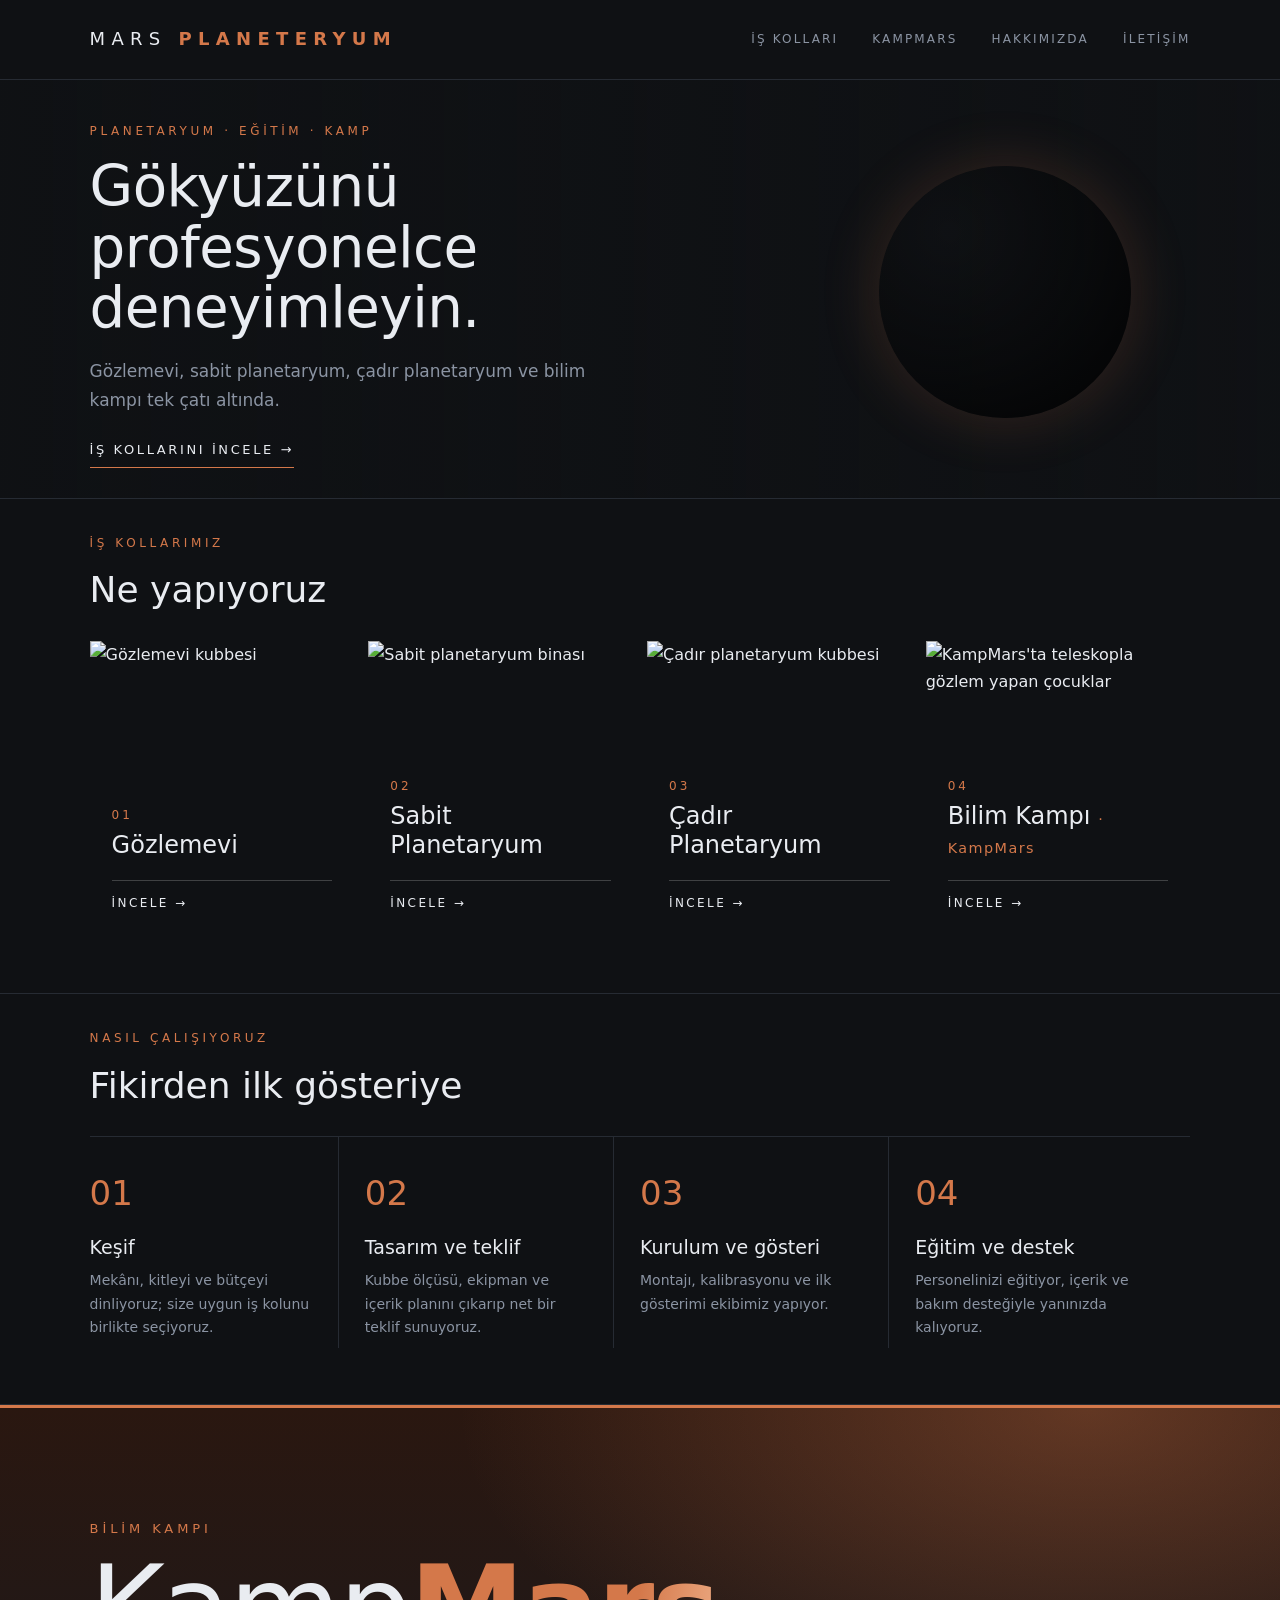
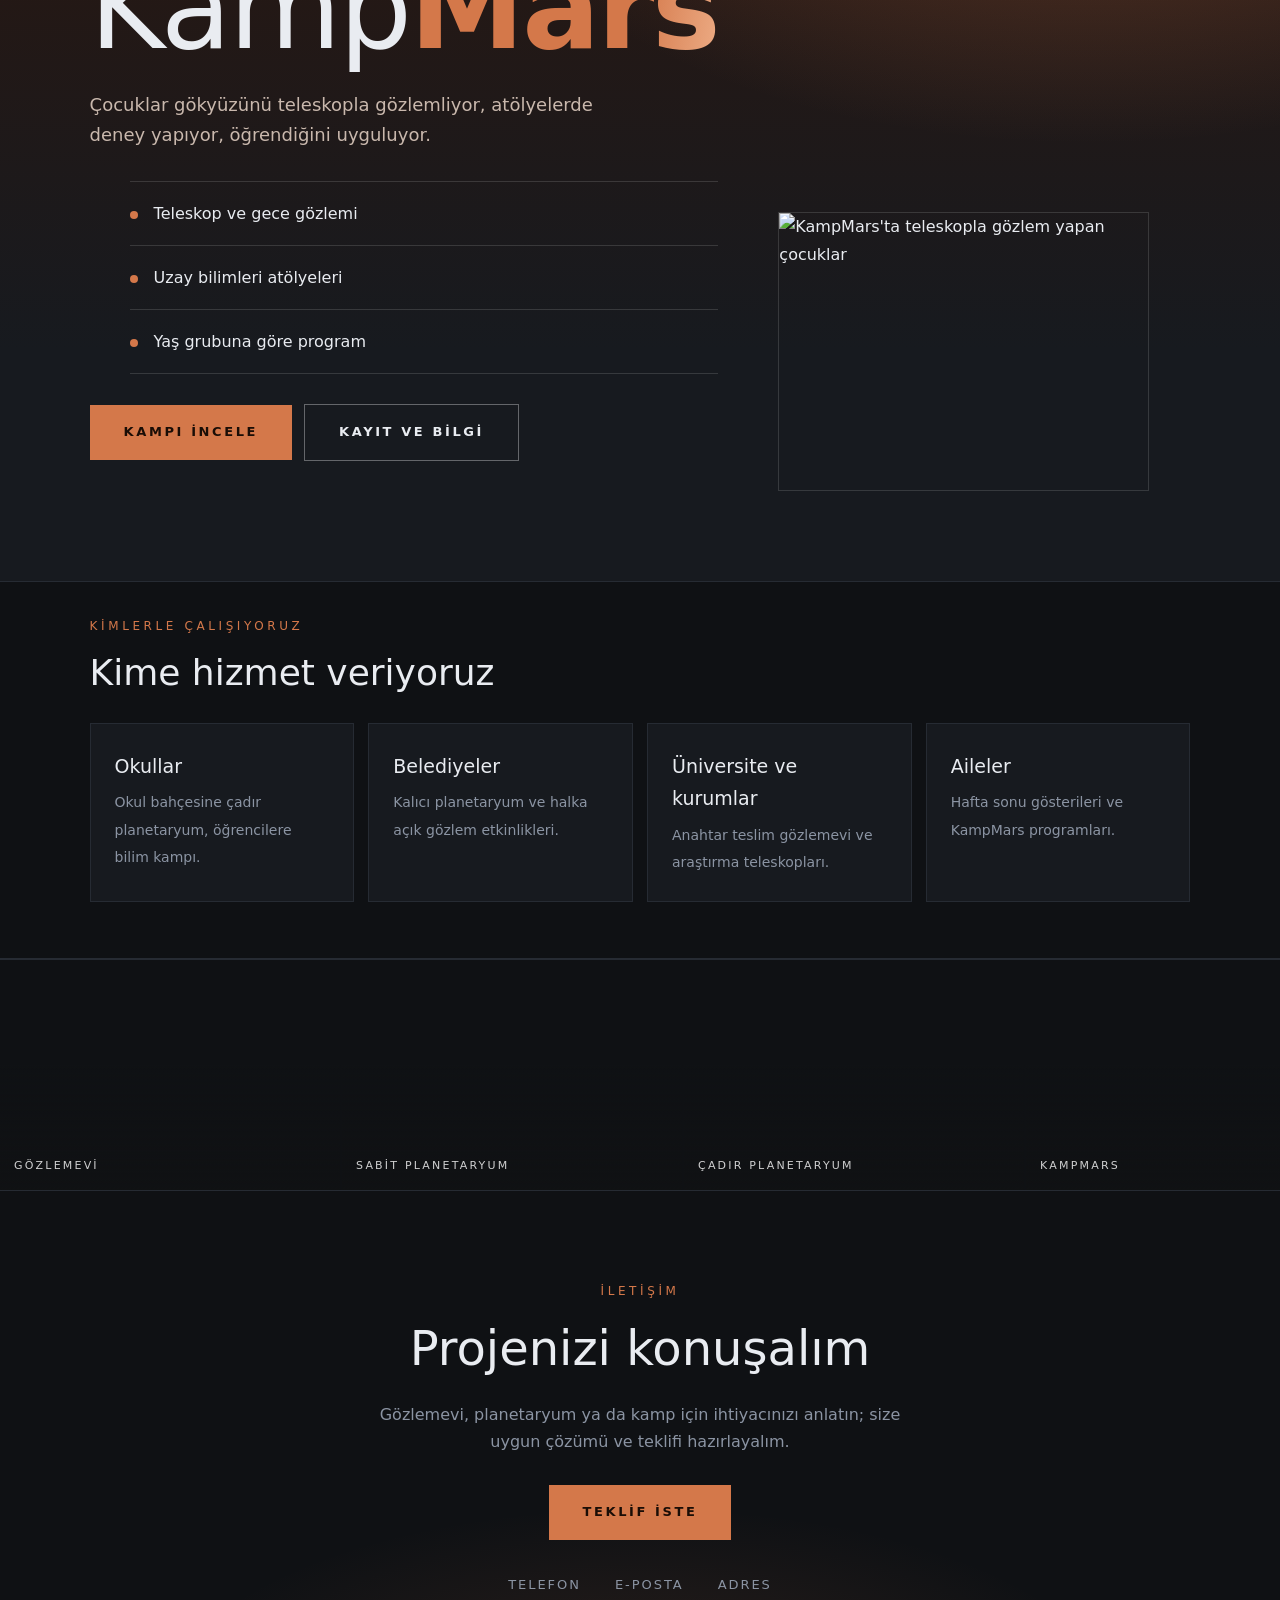
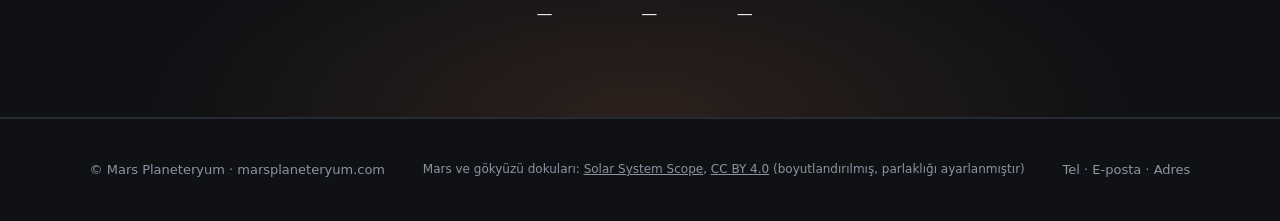
==== index.html @ 871d1e64 "Mars Planeteryum sitesi Co-Authored-By: Claude Opus 5.5 <noreply@anthropic.com>" ====
<!doctype html>
<html lang="tr"><head><meta charset="utf-8"><meta name="viewport" content="width=device-width,initial-scale=1">
<title>Mars Planeteryum</title>
<style>
:root{--bg:#0f1114;--bg2:#171a1f;--cizgi:#262b33;--yazi:#e9ecf1;--soluk:#8b94a3;--bakir:#d4784a}
*{box-sizing:border-box;margin:0}
body{font-family:'Segoe UI',system-ui,sans-serif;background:var(--bg);color:var(--yazi);line-height:1.7}
nav{display:flex;justify-content:space-between;align-items:center;padding:24px 7%;border-bottom:1px solid var(--cizgi)}
.logo{font-weight:300;font-size:18px;letter-spacing:.35em}.logo b{color:var(--bakir);font-weight:600}
nav ul{display:flex;gap:34px;list-style:none;font-size:12px;letter-spacing:.18em;text-transform:uppercase;color:var(--soluk)}
nav .nbtn{background:var(--bakir);color:#1a0d06;padding:9px 18px;font-weight:700;text-decoration:none}
.hero{position:relative;overflow:hidden;isolation:isolate;padding:36px 7% 30px;display:grid;grid-template-columns:1.3fr .7fr;gap:40px;align-items:center;border-bottom:1px solid var(--cizgi)}
.gok{position:absolute;inset:-4%;z-index:-2;background:var(--bg) url(assets/samanyolu.webp) 60% 45%/cover no-repeat;animation:suzul 160s ease-in-out infinite alternate}
.hero:before{content:"";position:absolute;inset:0;z-index:-1;background:linear-gradient(90deg,#0f1114f2 0,#0f1114b0 42%,#0f111440 100%),linear-gradient(180deg,transparent 70%,#0f1114 100%)}
@keyframes suzul{from{transform:scale(1) translateX(0)}to{transform:scale(1.08) translateX(-2%)}}
.hero small{font-size:12px;letter-spacing:.3em;color:var(--bakir)}
h1{font-weight:300;font-size:clamp(34px,4.4vw,58px);line-height:1.08;margin:14px 0 18px;letter-spacing:-.01em}
.hero p{color:var(--soluk);max-width:520px;font-size:17px}
.link{display:inline-block;margin-top:24px;color:var(--yazi);text-decoration:none;font-size:13px;letter-spacing:.2em;border-bottom:1px solid var(--bakir);padding-bottom:6px}
.gezegen{position:relative;aspect-ratio:1;width:100%;max-width:300px;justify-self:center}
.gezegen .poster{position:absolute;inset:8%;border-radius:50%;background:radial-gradient(circle at 28% 26%,transparent 0,#0000006e 55%,#000000e6 100%),url(assets/mars-2k.webp) 38% 50%/215% auto;box-shadow:0 0 60px #d4784a33;transition:opacity 1.2s}
.gezegen canvas{position:absolute;inset:0;width:100%;height:100%;opacity:0;transition:opacity 1.2s}
.gezegen.hazir canvas{opacity:1}.gezegen.hazir .poster{opacity:0}
.atif{color:var(--soluk);font-size:12px}.atif a{color:inherit}
section{padding:34px 7% 56px;border-bottom:1px solid var(--cizgi)}
.bas{font-size:12px;letter-spacing:.3em;color:var(--bakir);text-transform:uppercase}
h2{font-weight:300;font-size:36px;margin:6px 0 20px}
/* İş kolları: tam boy fotoğraf kartları (kart sayısı 4 veya 5 olabilir, ızgara kendini ayarlar) */
.kartlar{display:grid;grid-template-columns:repeat(auto-fit,minmax(200px,1fr));gap:14px}
.kart{position:relative;display:flex;flex-direction:column;justify-content:flex-end;aspect-ratio:1/1.12;overflow:hidden;padding:24px 22px;isolation:isolate;color:inherit;text-decoration:none}
.kart img{position:absolute;inset:0;width:100%;height:100%;object-fit:cover;z-index:-2;transition:transform .8s ease}
.kart:before{content:"";position:absolute;inset:0;z-index:-1;background:linear-gradient(180deg,transparent 35%,#0f1114e8 88%)}
.kart:hover img{transform:scale(1.06)}
.kart span{color:var(--bakir);font-size:12px;letter-spacing:.25em}
.kart h3{font-weight:400;font-size:24px;line-height:1.2;margin:6px 0 8px}
.kart h3 small{color:var(--bakir);font-size:.6em;letter-spacing:.1em}
.kart p{color:#c3c8d0;font-size:14px;max-height:0;opacity:0;overflow:hidden;transition:.45s}
.kart:hover p,.kart:focus-visible p{max-height:90px;opacity:1}
.kart i{font-style:normal;font-size:12px;letter-spacing:.2em;margin-top:12px;border-top:1px solid #ffffff33;padding-top:12px}
.kart:focus-visible{outline:2px solid var(--bakir);outline-offset:3px}
@media(hover:none){.kart p{max-height:none;opacity:1}.kart:before{background:linear-gradient(180deg,transparent 15%,#0f1114cc 50%,#0f1114f2 80%)}}
.kamp{position:relative;overflow:hidden;padding:110px 7% 0;background:radial-gradient(900px 480px at 85% 0,#d4784a55,transparent 70%),linear-gradient(180deg,#2a1710 0,#171a1f 70%);border-top:3px solid var(--bakir)}
.kamp .ust{display:grid;grid-template-columns:1.1fr .9fr;gap:60px;align-items:end}
.kamp .bas{font-size:13px}
.kamp h2{font-size:clamp(54px,9vw,120px);font-weight:200;line-height:.95;letter-spacing:-.02em;margin:14px 0 26px}
.kamp h2 b{font-weight:600;color:var(--bakir)}
.kamp p{color:#c9b8ad;font-size:18px;max-width:560px;margin-bottom:30px}
.btn{display:inline-block;background:var(--bakir);color:#1a0d06;padding:16px 34px;font-size:13px;font-weight:700;letter-spacing:.2em;text-decoration:none;transition:.2s}
.btn:hover{background:#e8906a}
.btn.o{background:none;color:var(--yazi);border:1px solid #ffffff55;margin-left:12px}
.kamp ul{list-style:none}.kamp li{padding:18px 0;border-top:1px solid #ffffff22;color:var(--yazi);font-size:16px;display:flex;gap:16px}.kamp li:last-child{border-bottom:1px solid #ffffff22}
.kamp li:before{content:"";width:8px;height:8px;margin-top:11px;border-radius:50%;background:var(--bakir);flex:none}
.rakamlar{display:grid;grid-template-columns:repeat(4,1fr);margin:70px 0 0;border-top:1px solid #ffffff22}
.rakamlar div{padding:26px 0;border-right:1px solid #ffffff22;padding-left:24px}.rakamlar div:first-child{padding-left:0}.rakamlar div:last-child{border:0}
.rakamlar b{display:block;font-size:34px;font-weight:300;color:var(--bakir)}.rakamlar span{font-size:12px;letter-spacing:.18em;text-transform:uppercase;color:var(--soluk)}
.bant{overflow:hidden;padding:50px 0 60px;margin:0 -7.5%;border-bottom:1px solid var(--cizgi)}
.bant .iz{display:flex;gap:2px;width:max-content;animation:akis 50s linear infinite}
.bant:hover .iz{animation-play-state:paused}
.f{width:280px;height:180px;flex:none;display:flex;align-items:flex-end;padding:14px;font-size:11px;letter-spacing:.2em;text-transform:uppercase;color:#fffc;background:linear-gradient(160deg,var(--a),#12151a);filter:grayscale(.3)}
.kamp li{animation:gir .8s both}.kamp li:nth-child(2){animation-delay:.15s}.kamp li:nth-child(3){animation-delay:.3s}.kamp li:nth-child(4){animation-delay:.45s}
.gor{opacity:0;transform:translateY(26px);transition:opacity .9s ease,transform .9s ease;transition-delay:var(--d,0s)}
.gor.ok{opacity:1;transform:none}
.kamp li{animation:none}
.kamp h2 b{background:linear-gradient(100deg,var(--bakir) 30%,#ffd2b0 50%,var(--bakir) 70%);background-size:250% 100%;-webkit-background-clip:text;background-clip:text;color:transparent;animation:parilti 6s linear infinite}
@keyframes parilti{to{background-position:-250% 0}}
.bant .iz.ters{animation-direction:reverse;animation-duration:65s;margin-top:2px}
.f{transition:transform .4s,filter .4s}.f:hover{transform:scale(1.04);filter:none}
.liste div{transition:.3s}
@keyframes gir{from{opacity:0;transform:translateX(30px)}}
@keyframes akis{to{transform:translateX(calc(-50% - 1px))}}
@media(prefers-reduced-motion:reduce){.bant .iz,.gok,.kamp h2 b{animation:none}.gor{opacity:1;transform:none;transition:none}}
/* Ana sayfa alt bölümleri */
.adimlar{display:grid;grid-template-columns:repeat(4,1fr);border-top:1px solid var(--cizgi);counter-reset:a}
.adimlar div{padding:28px 26px 8px 0;margin-right:26px;border-right:1px solid var(--cizgi)}.adimlar div:last-child{border:0;margin:0}
.adimlar div:before{counter-increment:a;content:"0" counter(a);display:block;font-size:34px;font-weight:200;color:var(--bakir);margin-bottom:8px}
.adimlar h3{font-weight:400;font-size:19px;margin-bottom:6px}.adimlar p{color:var(--soluk);font-size:14px}
.kamp{padding-bottom:90px}
.kamp .foto{position:relative;aspect-ratio:4/3;overflow:hidden;border:1px solid #ffffff22}
.kamp .foto img{width:100%;height:100%;object-fit:cover;display:block}
.kimler{display:grid;grid-template-columns:repeat(4,1fr);gap:14px}
.kimler div{background:var(--bg2);border:1px solid var(--cizgi);padding:26px 24px;transition:border-color .25s}
.kimler div:hover{border-color:var(--bakir)}
.kimler b{display:block;font-weight:400;font-size:19px;margin-bottom:6px}.kimler span{color:var(--soluk);font-size:14px}
.cagri{text-align:center;padding:90px 7%;background:radial-gradient(700px 300px at 50% 100%,#d4784a26,transparent 70%)}
.cagri h2{font-size:clamp(30px,4vw,48px);margin-bottom:12px}.cagri p{color:var(--soluk);max-width:560px;margin:0 auto 30px}
.cagri .yollar{display:flex;justify-content:center;gap:34px;flex-wrap:wrap;margin-top:34px;font-size:13px;letter-spacing:.15em;color:var(--soluk)}
.cagri .yollar b{display:block;color:var(--yazi);font-weight:400;letter-spacing:0;font-size:16px;margin-top:4px}
.bant.foto-bant{margin:0;padding:0;border-top:1px solid var(--cizgi)}
.foto-bant .f{background:linear-gradient(180deg,transparent 45%,#0f1114d9),var(--r) center/cover;width:340px;height:230px}
@media(max-width:480px){.foto-bant .f{width:240px;height:165px}}
footer{border-top:1px solid var(--cizgi);padding:40px 7%;color:var(--soluk);font-size:13px;display:flex;justify-content:space-between;flex-wrap:wrap;gap:10px}
@media(max-width:900px){.adimlar,.kimler{grid-template-columns:1fr 1fr}.adimlar div{border:0;margin-right:0;padding-right:18px}}
@media(max-width:480px){.adimlar,.kimler{grid-template-columns:1fr}.btn.o{margin:12px 0 0}}
@media(max-width:760px){.hero,.kamp .ust{grid-template-columns:1fr}.kamp{padding-top:70px}.rakamlar{grid-template-columns:1fr 1fr}.rakamlar div{padding-left:0;border:0}.gezegen{max-width:320px}nav ul{display:none}.kartlar{grid-template-columns:1fr 1fr}}
@media(max-width:480px){.kartlar{grid-template-columns:1fr}.kart{aspect-ratio:4/3}}
</style></head><body>
<nav><div class="logo">MARS <b>PLANETERYUM</b></div><ul><li><a href="#hizmetler" style="color:inherit;text-decoration:none">İş Kolları</a></li><li><a href="kampmars.html" style="color:inherit;text-decoration:none">KampMars</a></li><li><a href="#kimler" style="color:inherit;text-decoration:none">Hakkımızda</a></li><li><a href="#iletisim" style="color:inherit;text-decoration:none">İletişim</a></li></ul></nav>
<div class="hero"><div class="gok"></div><div><small>PLANETARYUM · EĞİTİM · KAMP</small><h1>Gökyüzünü<br>profesyonelce<br>deneyimleyin.</h1><p>Gözlemevi, sabit planetaryum, çadır planetaryum ve bilim kampı tek çatı altında.</p><a class="link" href="#hizmetler">İŞ KOLLARINI İNCELE →</a></div><div class="gezegen" id="gezegen"><div class="poster"></div></div></div>
<section id="hizmetler"><div class="bas">İş kollarımız</div><h2>Ne yapıyoruz</h2>
<div class="kartlar">
<a class="kart" href="gozlemevi-kurulum.html"><img src="assets/gozlemevi-dis.webp" alt="Gözlemevi kubbesi"><span>01</span><h3>Gözlemevi</h3><p>Kubbe, teleskop ve montaj; anahtar teslim gözlemevi kurulumu.</p><i>İNCELE →</i></a>
<a class="kart" href="sabit-planetaryum.html"><img src="assets/planetaryum-dis.webp" alt="Sabit planetaryum binası"><span>02</span><h3>Sabit Planetaryum</h3><p>Kurum ve belediyelere kalıcı planetaryum; düzenli seans programı.</p><i>İNCELE →</i></a>
<a class="kart" href="gezici-kubbe.html"><img src="assets/gezici-dis.webp" alt="Çadır planetaryum kubbesi"><span>03</span><h3>Çadır Planetaryum</h3><p>Okul ve etkinliklere taşınabilir kubbe; kurulum, gösteri, toplama.</p><i>İNCELE →</i></a>
<a class="kart" href="kampmars.html"><img src="assets/kampmars-teleskop.webp" alt="KampMars'ta teleskopla gözlem yapan çocuklar"><span>04</span><h3>Bilim Kampı <small>· KampMars</small></h3><p>Gökyüzü gözlemi, deneyler ve atölyelerle dolu bilim kampları.</p><i>İNCELE →</i></a>
</div></section>
<section id="surec"><div class="bas">Nasıl çalışıyoruz</div><h2>Fikirden ilk gösteriye</h2>
<div class="adimlar">
<div><h3>Keşif</h3><p>Mekânı, kitleyi ve bütçeyi dinliyoruz; size uygun iş kolunu birlikte seçiyoruz.</p></div>
<div><h3>Tasarım ve teklif</h3><p>Kubbe ölçüsü, ekipman ve içerik planını çıkarıp net bir teklif sunuyoruz.</p></div>
<div><h3>Kurulum ve gösteri</h3><p>Montajı, kalibrasyonu ve ilk gösterimi ekibimiz yapıyor.</p></div>
<div><h3>Eğitim ve destek</h3><p>Personelinizi eğitiyor, içerik ve bakım desteğiyle yanınızda kalıyoruz.</p></div>
</div></section>
<section class="kamp" id="kamp"><div class="ust">
<div><div class="bas">Bilim kampı</div><h2>Kamp<b>Mars</b></h2><p>Çocuklar gökyüzünü teleskopla gözlemliyor, atölyelerde deney yapıyor, öğrendiğini uyguluyor.</p>
<ul><li>Teleskop ve gece gözlemi</li><li>Uzay bilimleri atölyeleri</li><li>Yaş grubuna göre program</li></ul>
<p style="margin-top:30px"><a class="btn" href="kampmars.html">KAMPI İNCELE</a><a class="btn o" href="#iletisim">KAYIT VE BİLGİ</a></p></div>
<div class="foto"><img src="assets/kampmars-teleskop.webp" alt="KampMars'ta teleskopla gözlem yapan çocuklar"></div>
</div></section>
<section id="kimler"><div class="bas">Kimlerle çalışıyoruz</div><h2>Kime hizmet veriyoruz</h2>
<div class="kimler">
<div><b>Okullar</b><span>Okul bahçesine çadır planetaryum, öğrencilere bilim kampı.</span></div>
<div><b>Belediyeler</b><span>Kalıcı planetaryum ve halka açık gözlem etkinlikleri.</span></div>
<div><b>Üniversite ve kurumlar</b><span>Anahtar teslim gözlemevi ve araştırma teleskopları.</span></div>
<div><b>Aileler</b><span>Hafta sonu gösterileri ve KampMars programları.</span></div>
</div></section>
<div class="bant foto-bant" aria-hidden="true"><div class="iz"><div class="f" style="--r:url(assets/gozlemevi-dis.webp)">Gözlemevi</div><div class="f" style="--r:url(assets/planetaryum-dis.webp)">Sabit planetaryum</div><div class="f" style="--r:url(assets/gezici-dis.webp)">Çadır planetaryum</div><div class="f" style="--r:url(assets/kampmars-teleskop.webp)">KampMars</div><div class="f" style="--r:url(assets/planetaryum-ic.webp)">Kubbe içi</div><div class="f" style="--r:url(assets/gezici-ic.webp)">Çadır kubbe içi</div><div class="f" style="--r:url(assets/samanyolu.webp)">Samanyolu</div><div class="f" style="--r:url(assets/mars-2k.webp)">Mars</div><div class="f" style="--r:url(assets/gozlemevi-dis.webp)">Gözlemevi</div><div class="f" style="--r:url(assets/planetaryum-dis.webp)">Sabit planetaryum</div><div class="f" style="--r:url(assets/gezici-dis.webp)">Çadır planetaryum</div><div class="f" style="--r:url(assets/kampmars-teleskop.webp)">KampMars</div><div class="f" style="--r:url(assets/planetaryum-ic.webp)">Kubbe içi</div><div class="f" style="--r:url(assets/gezici-ic.webp)">Çadır kubbe içi</div><div class="f" style="--r:url(assets/samanyolu.webp)">Samanyolu</div><div class="f" style="--r:url(assets/mars-2k.webp)">Mars</div></div></div>
<section class="cagri" id="iletisim"><div class="bas">İletişim</div><h2>Projenizi konuşalım</h2>
<p>Gözlemevi, planetaryum ya da kamp için ihtiyacınızı anlatın; size uygun çözümü ve teklifi hazırlayalım.</p>
<a class="btn" href="#iletisim">TEKLİF İSTE</a>
<div class="yollar"><div>TELEFON<b>—</b></div><div>E-POSTA<b>—</b></div><div>ADRES<b>—</b></div></div>
</section>
<footer><span>© Mars Planeteryum · marsplaneteryum.com</span><span class="atif">Mars ve gökyüzü dokuları: <a href="https://www.solarsystemscope.com/textures/" rel="noopener">Solar System Scope</a>, <a href="https://creativecommons.org/licenses/by/4.0/" rel="noopener">CC BY 4.0</a> (boyutlandırılmış, parlaklığı ayarlanmıştır)</span><span>Tel · E-posta · Adres</span></footer>
<script type="module" src="assets/gezegen.js"></script>
</body></html>
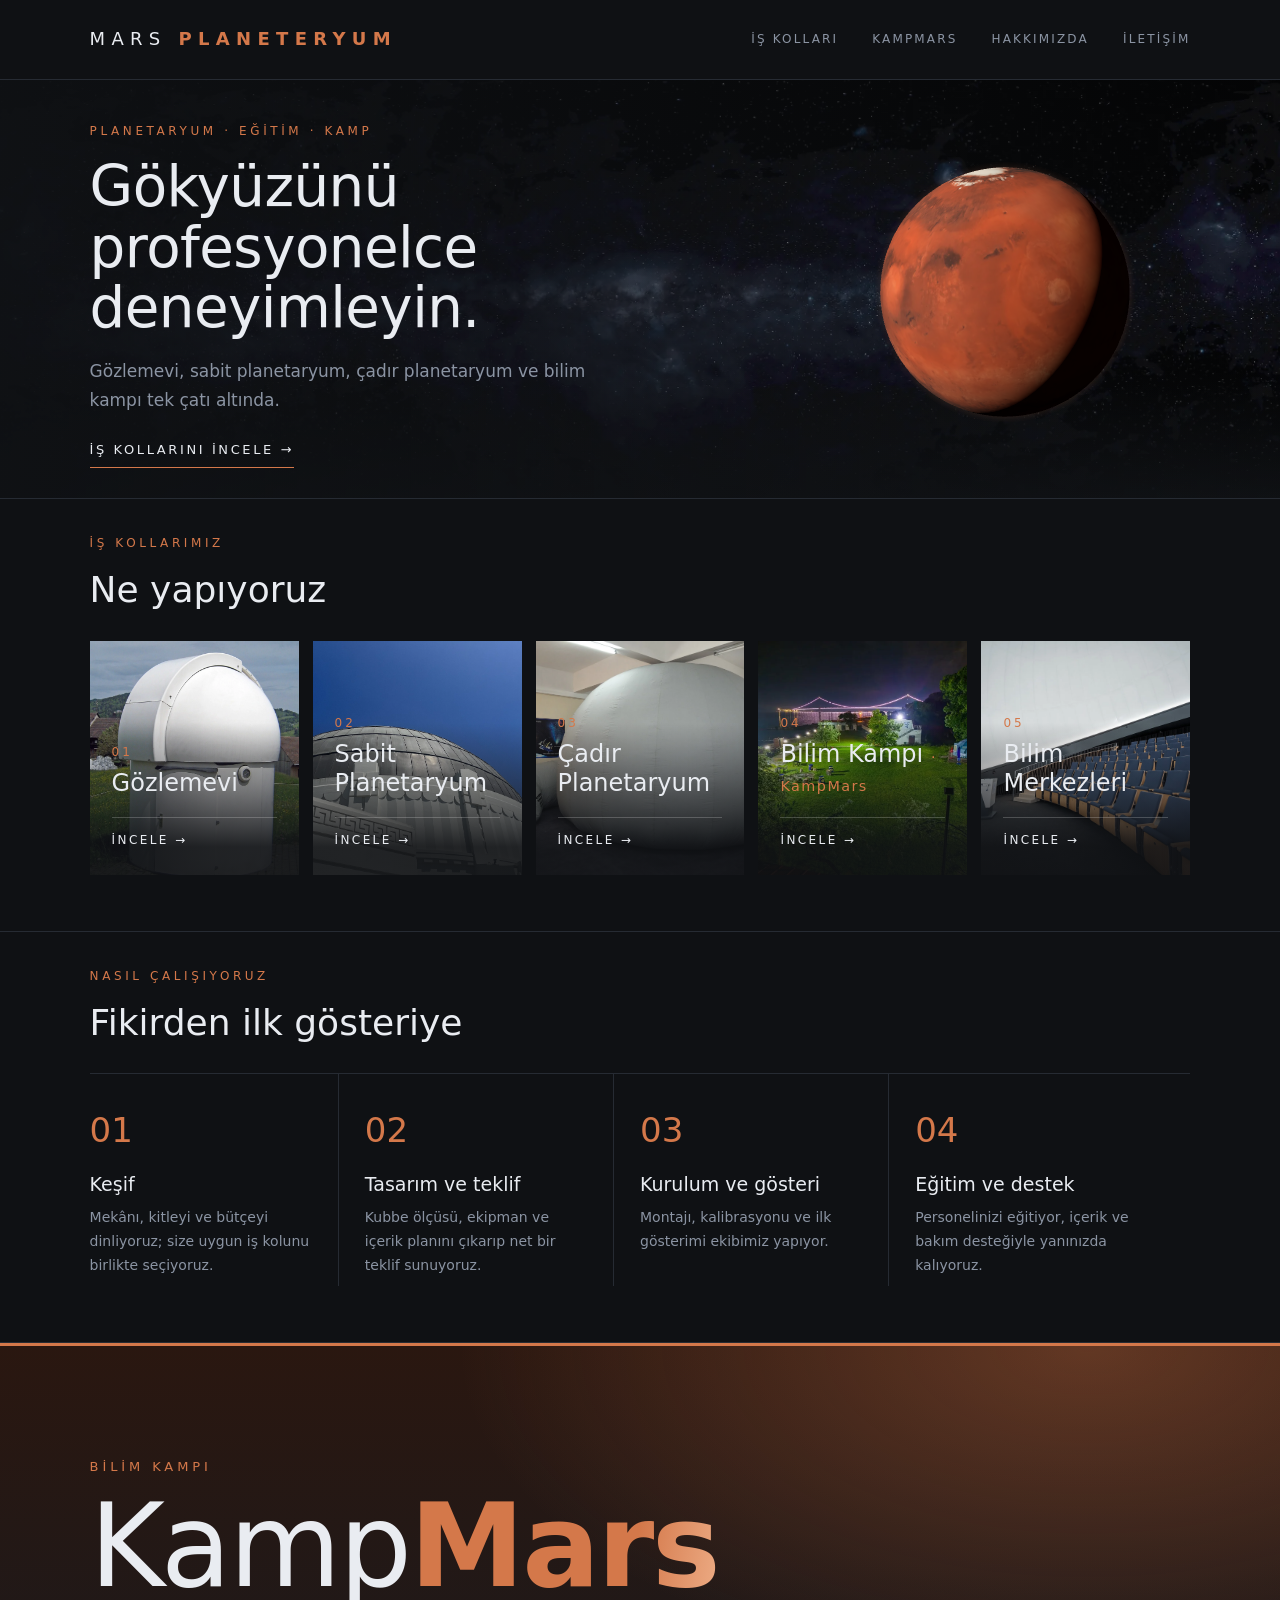
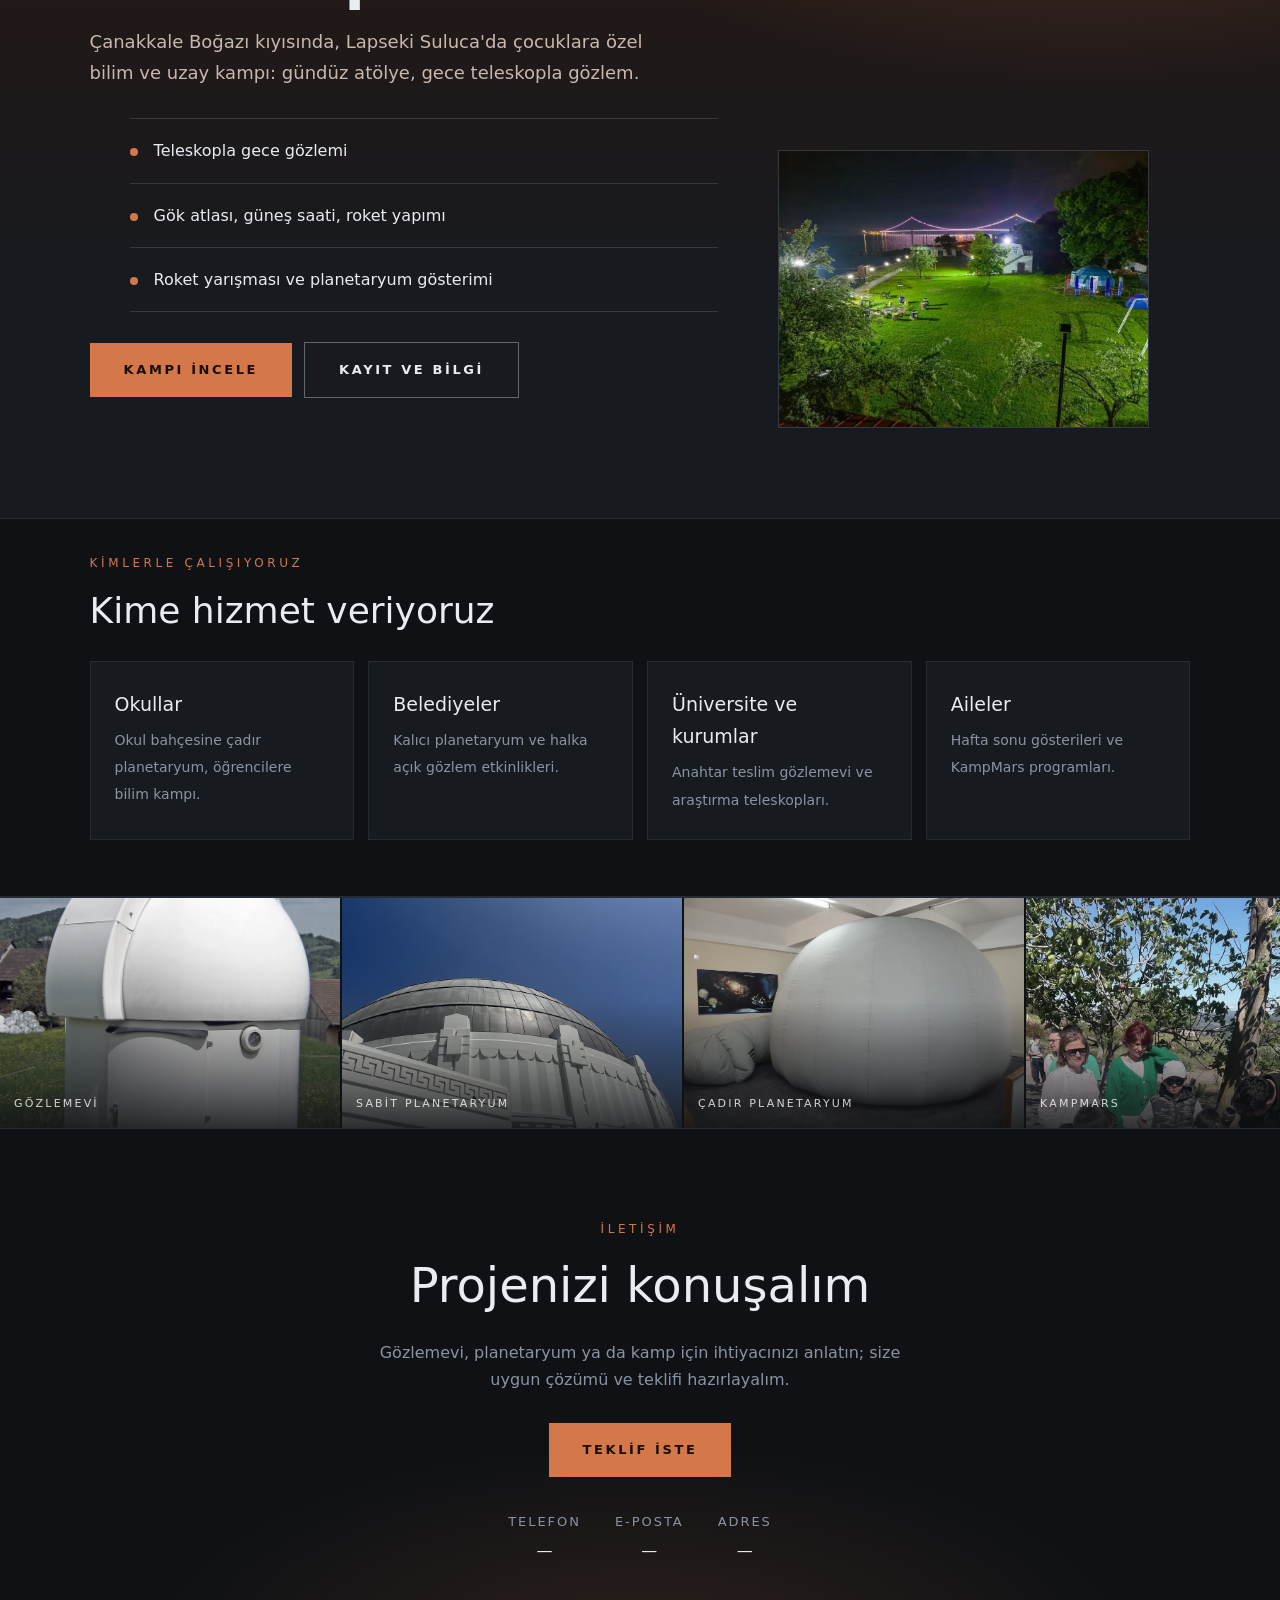
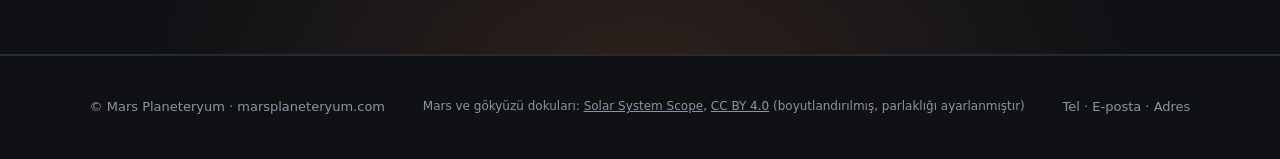
==== commit 6b311485: "Site güncellendi" ====
--- a/index.html
+++ b/index.html
@@ -26,7 +26,8 @@
 .bas{font-size:12px;letter-spacing:.3em;color:var(--bakir);text-transform:uppercase}
 h2{font-weight:300;font-size:36px;margin:6px 0 20px}
 /* İş kolları: tam boy fotoğraf kartları (kart sayısı 4 veya 5 olabilir, ızgara kendini ayarlar) */
-.kartlar{display:grid;grid-template-columns:repeat(auto-fit,minmax(200px,1fr));gap:14px}
+.kartlar{display:grid;grid-template-columns:repeat(5,1fr);gap:14px}
+@media(max-width:1000px){.kartlar{grid-template-columns:1fr 1fr}.kart:last-child:nth-child(odd){grid-column:1/-1;aspect-ratio:2.2/1}}
 .kart{position:relative;display:flex;flex-direction:column;justify-content:flex-end;aspect-ratio:1/1.12;overflow:hidden;padding:24px 22px;isolation:isolate;color:inherit;text-decoration:none}
 .kart img{position:absolute;inset:0;width:100%;height:100%;object-fit:cover;z-index:-2;transition:transform .8s ease}
 .kart:before{content:"";position:absolute;inset:0;z-index:-1;background:linear-gradient(180deg,transparent 35%,#0f1114e8 88%)}
@@ -92,7 +93,7 @@
 @media(max-width:900px){.adimlar,.kimler{grid-template-columns:1fr 1fr}.adimlar div{border:0;margin-right:0;padding-right:18px}}
 @media(max-width:480px){.adimlar,.kimler{grid-template-columns:1fr}.btn.o{margin:12px 0 0}}
 @media(max-width:760px){.hero,.kamp .ust{grid-template-columns:1fr}.kamp{padding-top:70px}.rakamlar{grid-template-columns:1fr 1fr}.rakamlar div{padding-left:0;border:0}.gezegen{max-width:320px}nav ul{display:none}.kartlar{grid-template-columns:1fr 1fr}}
-@media(max-width:480px){.kartlar{grid-template-columns:1fr}.kart{aspect-ratio:4/3}}
+@media(max-width:480px){.kartlar{grid-template-columns:1fr}.kart,.kart:last-child:nth-child(odd){aspect-ratio:4/3}}
 </style></head><body>
 <nav><div class="logo">MARS <b>PLANETERYUM</b></div><ul><li><a href="#hizmetler" style="color:inherit;text-decoration:none">İş Kolları</a></li><li><a href="kampmars.html" style="color:inherit;text-decoration:none">KampMars</a></li><li><a href="#kimler" style="color:inherit;text-decoration:none">Hakkımızda</a></li><li><a href="#iletisim" style="color:inherit;text-decoration:none">İletişim</a></li></ul></nav>
 <div class="hero"><div class="gok"></div><div><small>PLANETARYUM · EĞİTİM · KAMP</small><h1>Gökyüzünü<br>profesyonelce<br>deneyimleyin.</h1><p>Gözlemevi, sabit planetaryum, çadır planetaryum ve bilim kampı tek çatı altında.</p><a class="link" href="#hizmetler">İŞ KOLLARINI İNCELE →</a></div><div class="gezegen" id="gezegen"><div class="poster"></div></div></div>
@@ -101,7 +102,8 @@
 <a class="kart" href="gozlemevi-kurulum.html"><img src="assets/gozlemevi-dis.webp" alt="Gözlemevi kubbesi"><span>01</span><h3>Gözlemevi</h3><p>Kubbe, teleskop ve montaj; anahtar teslim gözlemevi kurulumu.</p><i>İNCELE →</i></a>
 <a class="kart" href="sabit-planetaryum.html"><img src="assets/planetaryum-dis.webp" alt="Sabit planetaryum binası"><span>02</span><h3>Sabit Planetaryum</h3><p>Kurum ve belediyelere kalıcı planetaryum; düzenli seans programı.</p><i>İNCELE →</i></a>
 <a class="kart" href="gezici-kubbe.html"><img src="assets/gezici-dis.webp" alt="Çadır planetaryum kubbesi"><span>03</span><h3>Çadır Planetaryum</h3><p>Okul ve etkinliklere taşınabilir kubbe; kurulum, gösteri, toplama.</p><i>İNCELE →</i></a>
-<a class="kart" href="kampmars.html"><img src="assets/kampmars-teleskop.webp" alt="KampMars'ta teleskopla gözlem yapan çocuklar"><span>04</span><h3>Bilim Kampı <small>· KampMars</small></h3><p>Gökyüzü gözlemi, deneyler ve atölyelerle dolu bilim kampları.</p><i>İNCELE →</i></a>
+<a class="kart" href="kampmars.html"><img src="assets/kampmars-gece-bahce2.webp" alt="KampMars kamp alanı, gece, arkada Çanakkale Köprüsü"><span>04</span><h3>Bilim Kampı <small>· KampMars</small></h3><p>Gökyüzü gözlemi, deneyler ve atölyelerle dolu bilim kampları.</p><i>İNCELE →</i></a>
+<a class="kart" href="bilim-merkezi.html"><img src="assets/planetaryum-ic.webp" alt="Bilim merkezi kubbe içi"><span>05</span><h3>Bilim Merkezleri</h3><p>Kurum ve belediyelere bilim merkezi; planetaryum, gözlem ve uygulamalı bilim alanları.</p><i>İNCELE →</i></a>
 </div></section>
 <section id="surec"><div class="bas">Nasıl çalışıyoruz</div><h2>Fikirden ilk gösteriye</h2>
 <div class="adimlar">
@@ -111,10 +113,10 @@
 <div><h3>Eğitim ve destek</h3><p>Personelinizi eğitiyor, içerik ve bakım desteğiyle yanınızda kalıyoruz.</p></div>
 </div></section>
 <section class="kamp" id="kamp"><div class="ust">
-<div><div class="bas">Bilim kampı</div><h2>Kamp<b>Mars</b></h2><p>Çocuklar gökyüzünü teleskopla gözlemliyor, atölyelerde deney yapıyor, öğrendiğini uyguluyor.</p>
-<ul><li>Teleskop ve gece gözlemi</li><li>Uzay bilimleri atölyeleri</li><li>Yaş grubuna göre program</li></ul>
-<p style="margin-top:30px"><a class="btn" href="kampmars.html">KAMPI İNCELE</a><a class="btn o" href="#iletisim">KAYIT VE BİLGİ</a></p></div>
-<div class="foto"><img src="assets/kampmars-teleskop.webp" alt="KampMars'ta teleskopla gözlem yapan çocuklar"></div>
+<div><div class="bas">Bilim kampı</div><h2>Kamp<b>Mars</b></h2><p>Çanakkale Boğazı kıyısında, Lapseki Suluca'da çocuklara özel bilim ve uzay kampı: gündüz atölye, gece teleskopla gözlem.</p>
+<ul><li>Teleskopla gece gözlemi</li><li>Gök atlası, güneş saati, roket yapımı</li><li>Roket yarışması ve planetaryum gösterimi</li></ul>
+<p style="margin-top:30px"><a class="btn" href="kampmars.html">KAMPI İNCELE</a><a class="btn o" href="tel:+905527864313">KAYIT VE BİLGİ</a></p></div>
+<div class="foto"><img src="assets/kampmars-gece-bahce2.webp" alt="KampMars kamp alanı, gece, arkada Çanakkale Köprüsü"></div>
 </div></section>
 <section id="kimler"><div class="bas">Kimlerle çalışıyoruz</div><h2>Kime hizmet veriyoruz</h2>
 <div class="kimler">
@@ -123,7 +125,7 @@
 <div><b>Üniversite ve kurumlar</b><span>Anahtar teslim gözlemevi ve araştırma teleskopları.</span></div>
 <div><b>Aileler</b><span>Hafta sonu gösterileri ve KampMars programları.</span></div>
 </div></section>
-<div class="bant foto-bant" aria-hidden="true"><div class="iz"><div class="f" style="--r:url(assets/gozlemevi-dis.webp)">Gözlemevi</div><div class="f" style="--r:url(assets/planetaryum-dis.webp)">Sabit planetaryum</div><div class="f" style="--r:url(assets/gezici-dis.webp)">Çadır planetaryum</div><div class="f" style="--r:url(assets/kampmars-teleskop.webp)">KampMars</div><div class="f" style="--r:url(assets/planetaryum-ic.webp)">Kubbe içi</div><div class="f" style="--r:url(assets/gezici-ic.webp)">Çadır kubbe içi</div><div class="f" style="--r:url(assets/samanyolu.webp)">Samanyolu</div><div class="f" style="--r:url(assets/mars-2k.webp)">Mars</div><div class="f" style="--r:url(assets/gozlemevi-dis.webp)">Gözlemevi</div><div class="f" style="--r:url(assets/planetaryum-dis.webp)">Sabit planetaryum</div><div class="f" style="--r:url(assets/gezici-dis.webp)">Çadır planetaryum</div><div class="f" style="--r:url(assets/kampmars-teleskop.webp)">KampMars</div><div class="f" style="--r:url(assets/planetaryum-ic.webp)">Kubbe içi</div><div class="f" style="--r:url(assets/gezici-ic.webp)">Çadır kubbe içi</div><div class="f" style="--r:url(assets/samanyolu.webp)">Samanyolu</div><div class="f" style="--r:url(assets/mars-2k.webp)">Mars</div></div></div>
+<div class="bant foto-bant" aria-hidden="true"><div class="iz"><div class="f" style="--r:url(assets/gozlemevi-dis.webp)">Gözlemevi</div><div class="f" style="--r:url(assets/planetaryum-dis.webp)">Sabit planetaryum</div><div class="f" style="--r:url(assets/gezici-dis.webp)">Çadır planetaryum</div><div class="f" style="--r:url(assets/kampmars-teleskop.webp)">KampMars</div><div class="f" style="--r:url(assets/planetaryum-ic.webp)">Kubbe içi</div><div class="f" style="--r:url(assets/gezici-ic.webp)">Çadır kubbe içi</div><div class="f" style="--r:url(assets/kampmars-kubbe-cadir.webp)">KampMars kubbe çadır</div><div class="f" style="--r:url(assets/kampmars-gece-bahce.webp)">KampMars gece</div><div class="f" style="--r:url(assets/gozlemevi-dis.webp)">Gözlemevi</div><div class="f" style="--r:url(assets/planetaryum-dis.webp)">Sabit planetaryum</div><div class="f" style="--r:url(assets/gezici-dis.webp)">Çadır planetaryum</div><div class="f" style="--r:url(assets/kampmars-teleskop.webp)">KampMars</div><div class="f" style="--r:url(assets/planetaryum-ic.webp)">Kubbe içi</div><div class="f" style="--r:url(assets/gezici-ic.webp)">Çadır kubbe içi</div><div class="f" style="--r:url(assets/kampmars-kubbe-cadir.webp)">KampMars kubbe çadır</div><div class="f" style="--r:url(assets/kampmars-gece-bahce.webp)">KampMars gece</div></div></div>
 <section class="cagri" id="iletisim"><div class="bas">İletişim</div><h2>Projenizi konuşalım</h2>
 <p>Gözlemevi, planetaryum ya da kamp için ihtiyacınızı anlatın; size uygun çözümü ve teklifi hazırlayalım.</p>
 <a class="btn" href="#iletisim">TEKLİF İSTE</a>
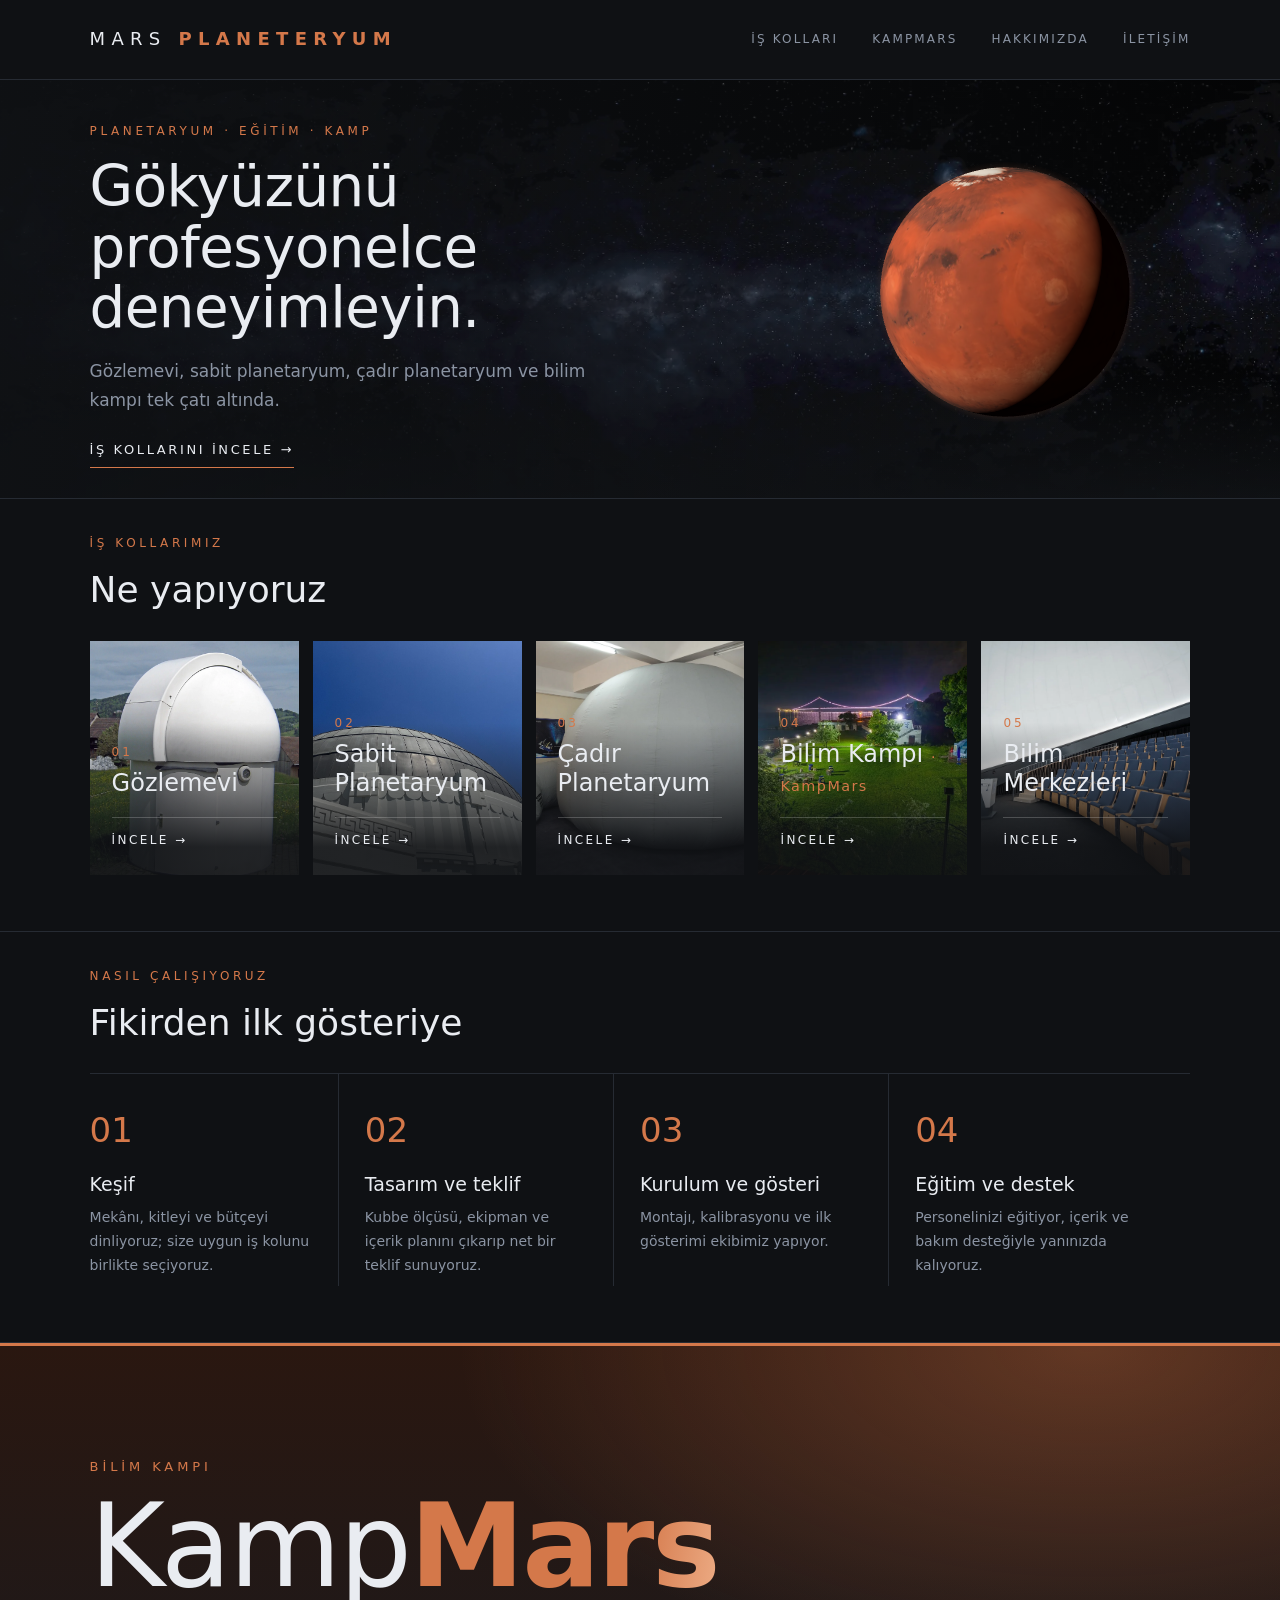
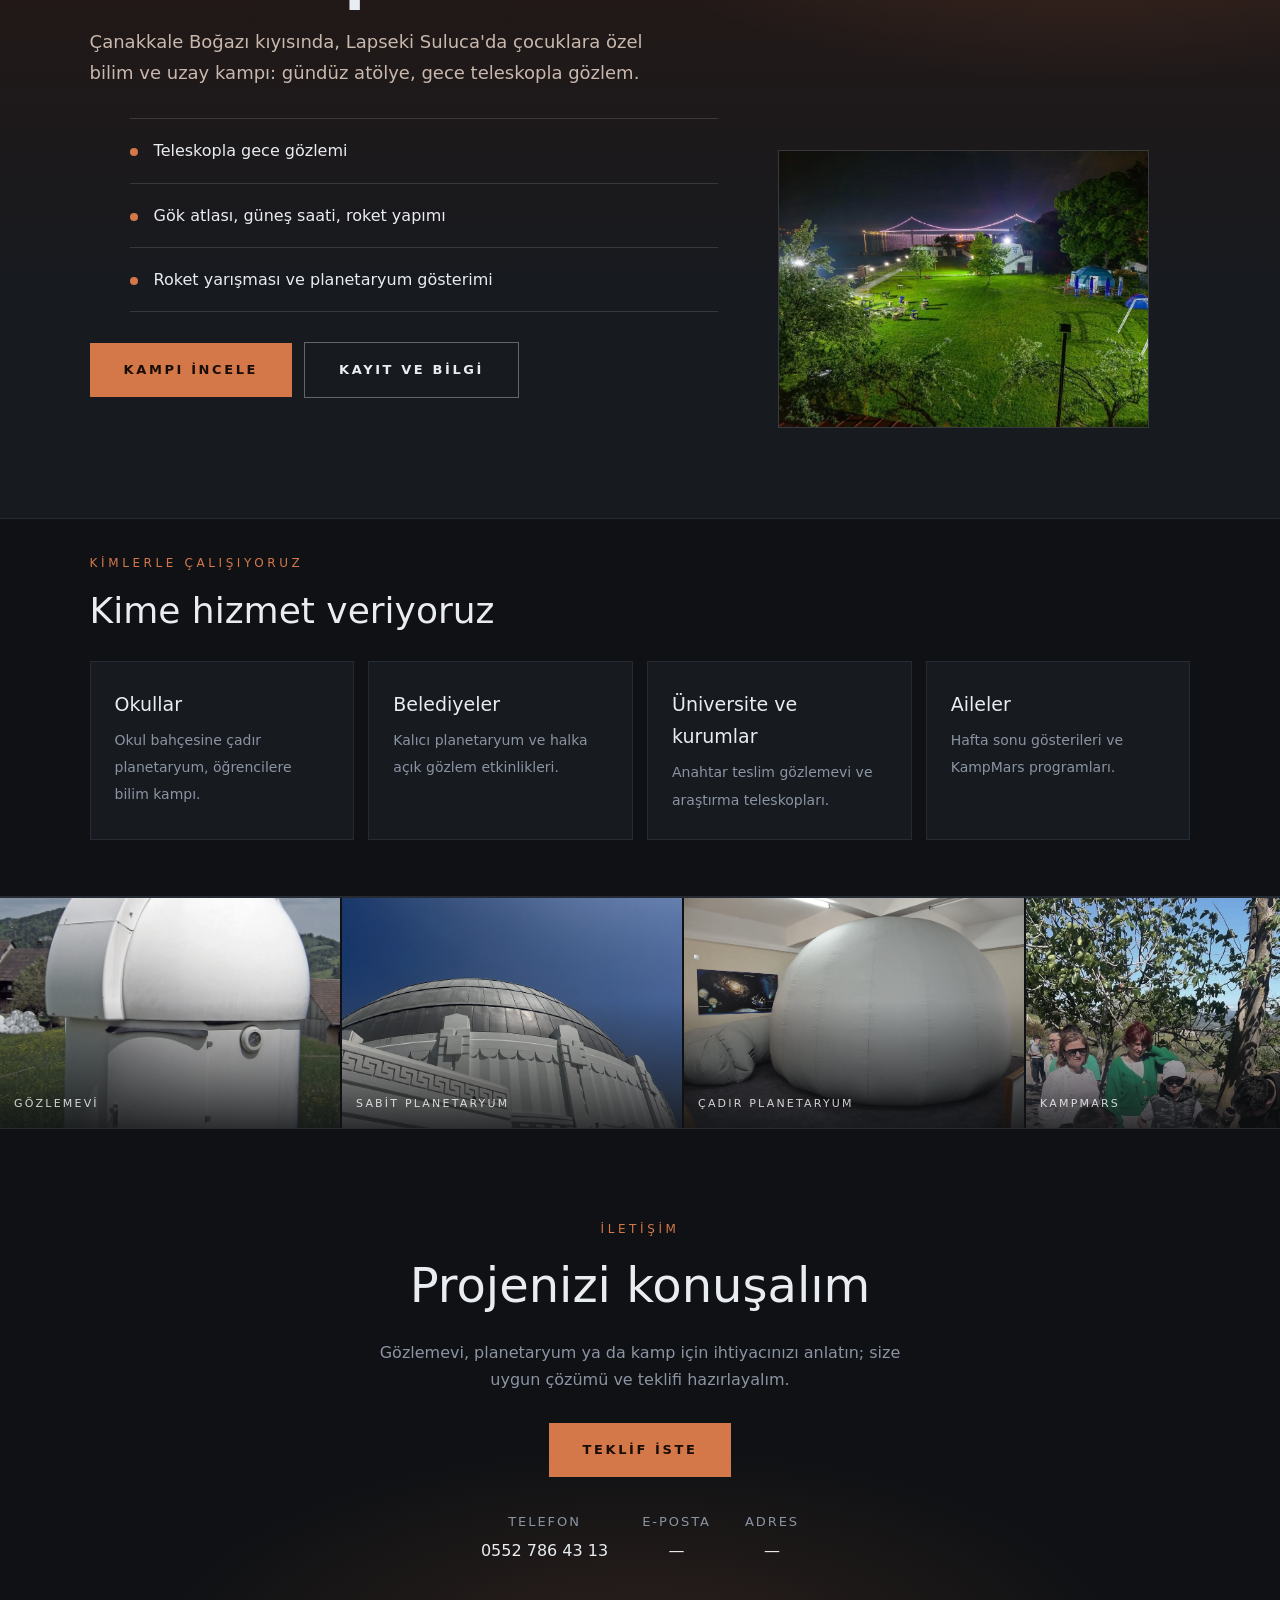
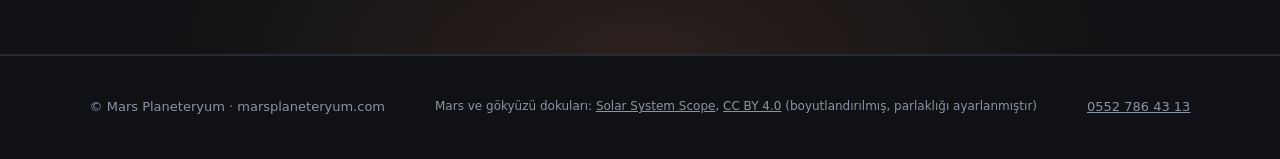
==== commit 6f8b2e6c: "Site güncellendi" ====
--- a/index.html
+++ b/index.html
@@ -129,8 +129,8 @@
 <section class="cagri" id="iletisim"><div class="bas">İletişim</div><h2>Projenizi konuşalım</h2>
 <p>Gözlemevi, planetaryum ya da kamp için ihtiyacınızı anlatın; size uygun çözümü ve teklifi hazırlayalım.</p>
 <a class="btn" href="#iletisim">TEKLİF İSTE</a>
-<div class="yollar"><div>TELEFON<b>—</b></div><div>E-POSTA<b>—</b></div><div>ADRES<b>—</b></div></div>
+<div class="yollar"><div>TELEFON<b><a href="tel:+905527864313" style="color:inherit;text-decoration:none">0552 786 43 13</a></b></div><div>E-POSTA<b>—</b></div><div>ADRES<b>—</b></div></div>
 </section>
-<footer><span>© Mars Planeteryum · marsplaneteryum.com</span><span class="atif">Mars ve gökyüzü dokuları: <a href="https://www.solarsystemscope.com/textures/" rel="noopener">Solar System Scope</a>, <a href="https://creativecommons.org/licenses/by/4.0/" rel="noopener">CC BY 4.0</a> (boyutlandırılmış, parlaklığı ayarlanmıştır)</span><span>Tel · E-posta · Adres</span></footer>
+<footer><span>© Mars Planeteryum · marsplaneteryum.com</span><span class="atif">Mars ve gökyüzü dokuları: <a href="https://www.solarsystemscope.com/textures/" rel="noopener">Solar System Scope</a>, <a href="https://creativecommons.org/licenses/by/4.0/" rel="noopener">CC BY 4.0</a> (boyutlandırılmış, parlaklığı ayarlanmıştır)</span><span><a href="tel:+905527864313" style="color:inherit">0552 786 43 13</a></span></footer>
 <script type="module" src="assets/gezegen.js"></script>
 </body></html>
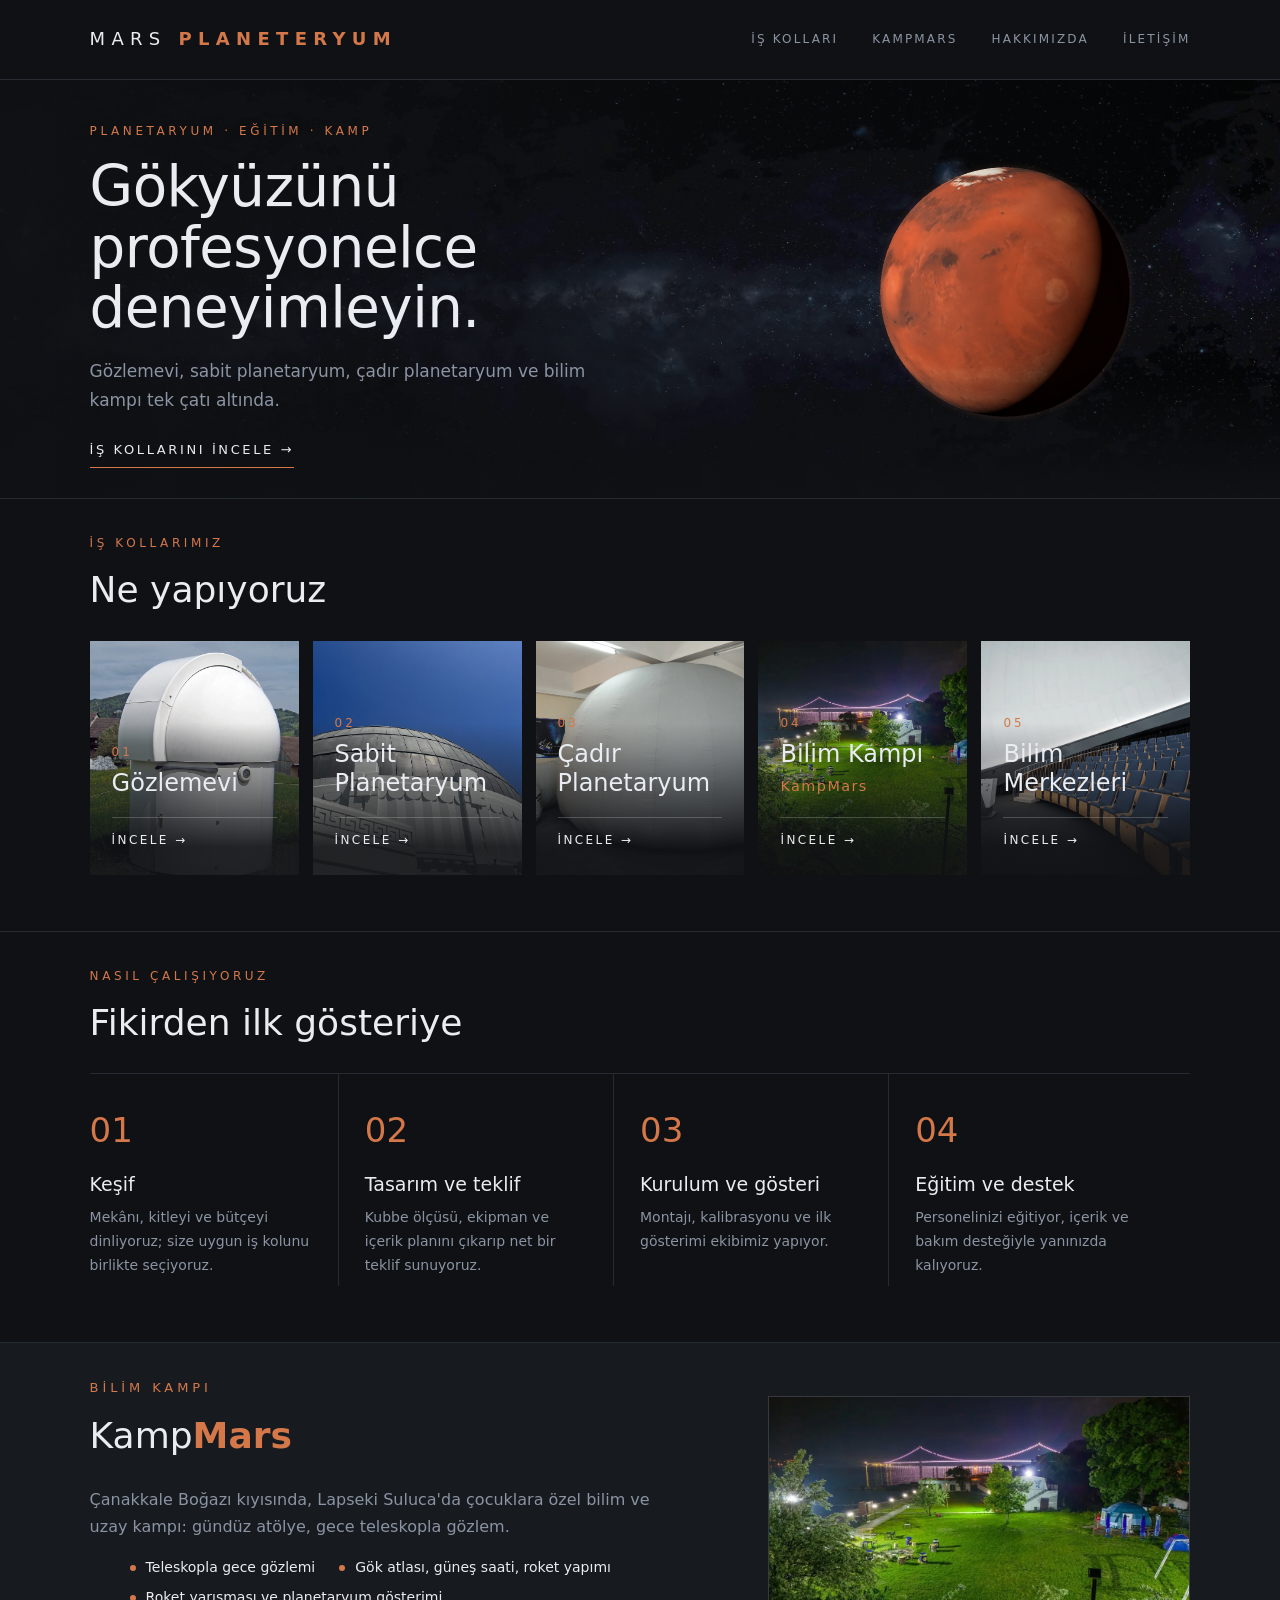
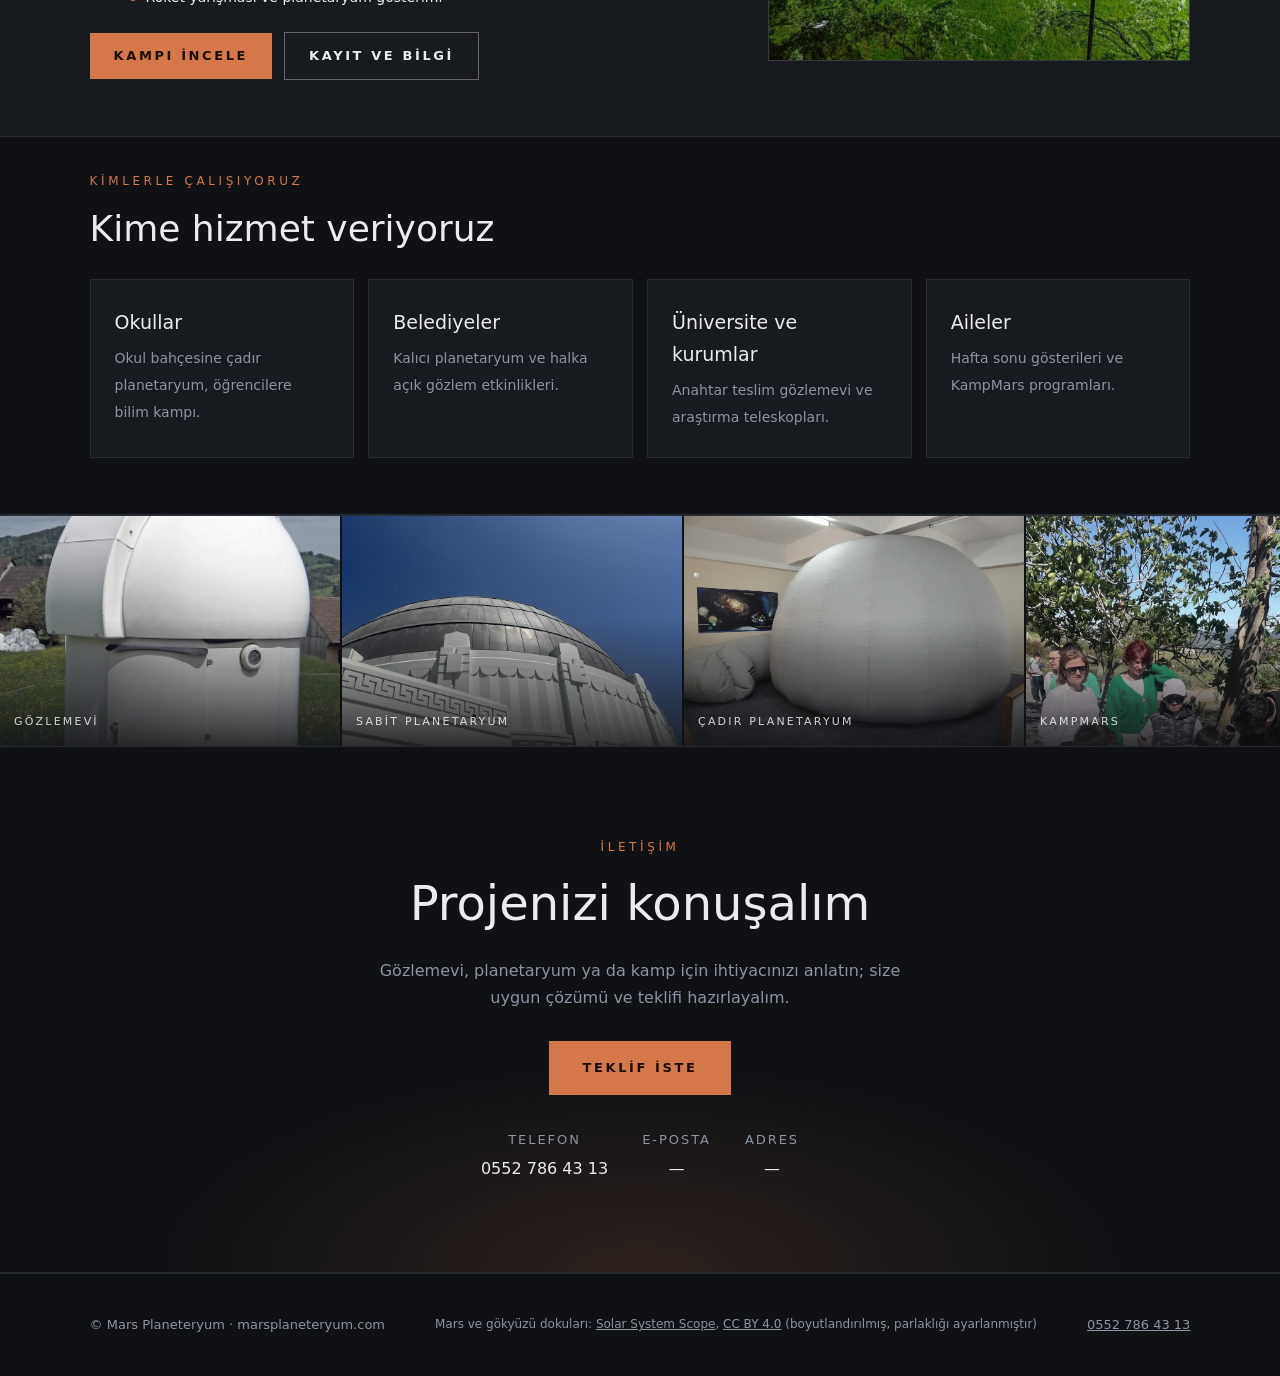
==== commit 43836bb2: "Site güncellendi" ====
--- a/index.html
+++ b/index.html
@@ -40,17 +40,16 @@
 .kart i{font-style:normal;font-size:12px;letter-spacing:.2em;margin-top:12px;border-top:1px solid #ffffff33;padding-top:12px}
 .kart:focus-visible{outline:2px solid var(--bakir);outline-offset:3px}
 @media(hover:none){.kart p{max-height:none;opacity:1}.kart:before{background:linear-gradient(180deg,transparent 15%,#0f1114cc 50%,#0f1114f2 80%)}}
-.kamp{position:relative;overflow:hidden;padding:110px 7% 0;background:radial-gradient(900px 480px at 85% 0,#d4784a55,transparent 70%),linear-gradient(180deg,#2a1710 0,#171a1f 70%);border-top:3px solid var(--bakir)}
-.kamp .ust{display:grid;grid-template-columns:1.1fr .9fr;gap:60px;align-items:end}
+.kamp{position:relative;overflow:hidden;background:var(--bg2)}
+.kamp .ust{display:grid;grid-template-columns:1.5fr 1fr;gap:44px;align-items:center}
 .kamp .bas{font-size:13px}
-.kamp h2{font-size:clamp(54px,9vw,120px);font-weight:200;line-height:.95;letter-spacing:-.02em;margin:14px 0 26px}
 .kamp h2 b{font-weight:600;color:var(--bakir)}
-.kamp p{color:#c9b8ad;font-size:18px;max-width:560px;margin-bottom:30px}
+.kamp p{color:var(--soluk);font-size:16px;max-width:560px;margin-bottom:16px}
 .btn{display:inline-block;background:var(--bakir);color:#1a0d06;padding:16px 34px;font-size:13px;font-weight:700;letter-spacing:.2em;text-decoration:none;transition:.2s}
 .btn:hover{background:#e8906a}
 .btn.o{background:none;color:var(--yazi);border:1px solid #ffffff55;margin-left:12px}
-.kamp ul{list-style:none}.kamp li{padding:18px 0;border-top:1px solid #ffffff22;color:var(--yazi);font-size:16px;display:flex;gap:16px}.kamp li:last-child{border-bottom:1px solid #ffffff22}
-.kamp li:before{content:"";width:8px;height:8px;margin-top:11px;border-radius:50%;background:var(--bakir);flex:none}
+.kamp ul{list-style:none;display:flex;flex-wrap:wrap;gap:6px 24px}.kamp li{color:var(--yazi);font-size:14px;display:flex;gap:10px}
+.kamp li:before{content:"";width:6px;height:6px;margin-top:9px;border-radius:50%;background:var(--bakir);flex:none}
 .rakamlar{display:grid;grid-template-columns:repeat(4,1fr);margin:70px 0 0;border-top:1px solid #ffffff22}
 .rakamlar div{padding:26px 0;border-right:1px solid #ffffff22;padding-left:24px}.rakamlar div:first-child{padding-left:0}.rakamlar div:last-child{border:0}
 .rakamlar b{display:block;font-size:34px;font-weight:300;color:var(--bakir)}.rakamlar span{font-size:12px;letter-spacing:.18em;text-transform:uppercase;color:var(--soluk)}
@@ -62,7 +61,6 @@
 .gor{opacity:0;transform:translateY(26px);transition:opacity .9s ease,transform .9s ease;transition-delay:var(--d,0s)}
 .gor.ok{opacity:1;transform:none}
 .kamp li{animation:none}
-.kamp h2 b{background:linear-gradient(100deg,var(--bakir) 30%,#ffd2b0 50%,var(--bakir) 70%);background-size:250% 100%;-webkit-background-clip:text;background-clip:text;color:transparent;animation:parilti 6s linear infinite}
 @keyframes parilti{to{background-position:-250% 0}}
 .bant .iz.ters{animation-direction:reverse;animation-duration:65s;margin-top:2px}
 .f{transition:transform .4s,filter .4s}.f:hover{transform:scale(1.04);filter:none}
@@ -75,8 +73,8 @@
 .adimlar div{padding:28px 26px 8px 0;margin-right:26px;border-right:1px solid var(--cizgi)}.adimlar div:last-child{border:0;margin:0}
 .adimlar div:before{counter-increment:a;content:"0" counter(a);display:block;font-size:34px;font-weight:200;color:var(--bakir);margin-bottom:8px}
 .adimlar h3{font-weight:400;font-size:19px;margin-bottom:6px}.adimlar p{color:var(--soluk);font-size:14px}
-.kamp{padding-bottom:90px}
-.kamp .foto{position:relative;aspect-ratio:4/3;overflow:hidden;border:1px solid #ffffff22}
+.kamp .btn{padding:12px 24px}
+.kamp .foto{position:relative;aspect-ratio:16/10;max-height:280px;overflow:hidden;border:1px solid #ffffff22}
 .kamp .foto img{width:100%;height:100%;object-fit:cover;display:block}
 .kimler{display:grid;grid-template-columns:repeat(4,1fr);gap:14px}
 .kimler div{background:var(--bg2);border:1px solid var(--cizgi);padding:26px 24px;transition:border-color .25s}
@@ -92,7 +90,7 @@
 footer{border-top:1px solid var(--cizgi);padding:40px 7%;color:var(--soluk);font-size:13px;display:flex;justify-content:space-between;flex-wrap:wrap;gap:10px}
 @media(max-width:900px){.adimlar,.kimler{grid-template-columns:1fr 1fr}.adimlar div{border:0;margin-right:0;padding-right:18px}}
 @media(max-width:480px){.adimlar,.kimler{grid-template-columns:1fr}.btn.o{margin:12px 0 0}}
-@media(max-width:760px){.hero,.kamp .ust{grid-template-columns:1fr}.kamp{padding-top:70px}.rakamlar{grid-template-columns:1fr 1fr}.rakamlar div{padding-left:0;border:0}.gezegen{max-width:320px}nav ul{display:none}.kartlar{grid-template-columns:1fr 1fr}}
+@media(max-width:760px){.hero,.kamp .ust{grid-template-columns:1fr}.rakamlar{grid-template-columns:1fr 1fr}.rakamlar div{padding-left:0;border:0}.gezegen{max-width:320px}nav ul{display:none}.kartlar{grid-template-columns:1fr 1fr}}
 @media(max-width:480px){.kartlar{grid-template-columns:1fr}.kart,.kart:last-child:nth-child(odd){aspect-ratio:4/3}}
 </style></head><body>
 <nav><div class="logo">MARS <b>PLANETERYUM</b></div><ul><li><a href="#hizmetler" style="color:inherit;text-decoration:none">İş Kolları</a></li><li><a href="kampmars.html" style="color:inherit;text-decoration:none">KampMars</a></li><li><a href="#kimler" style="color:inherit;text-decoration:none">Hakkımızda</a></li><li><a href="#iletisim" style="color:inherit;text-decoration:none">İletişim</a></li></ul></nav>
@@ -115,7 +113,7 @@
 <section class="kamp" id="kamp"><div class="ust">
 <div><div class="bas">Bilim kampı</div><h2>Kamp<b>Mars</b></h2><p>Çanakkale Boğazı kıyısında, Lapseki Suluca'da çocuklara özel bilim ve uzay kampı: gündüz atölye, gece teleskopla gözlem.</p>
 <ul><li>Teleskopla gece gözlemi</li><li>Gök atlası, güneş saati, roket yapımı</li><li>Roket yarışması ve planetaryum gösterimi</li></ul>
-<p style="margin-top:30px"><a class="btn" href="kampmars.html">KAMPI İNCELE</a><a class="btn o" href="tel:+905527864313">KAYIT VE BİLGİ</a></p></div>
+<p style="margin:22px 0 0"><a class="btn" href="kampmars.html">KAMPI İNCELE</a><a class="btn o" href="tel:+905527864313">KAYIT VE BİLGİ</a></p></div>
 <div class="foto"><img src="assets/kampmars-gece-bahce2.webp" alt="KampMars kamp alanı, gece, arkada Çanakkale Köprüsü"></div>
 </div></section>
 <section id="kimler"><div class="bas">Kimlerle çalışıyoruz</div><h2>Kime hizmet veriyoruz</h2>
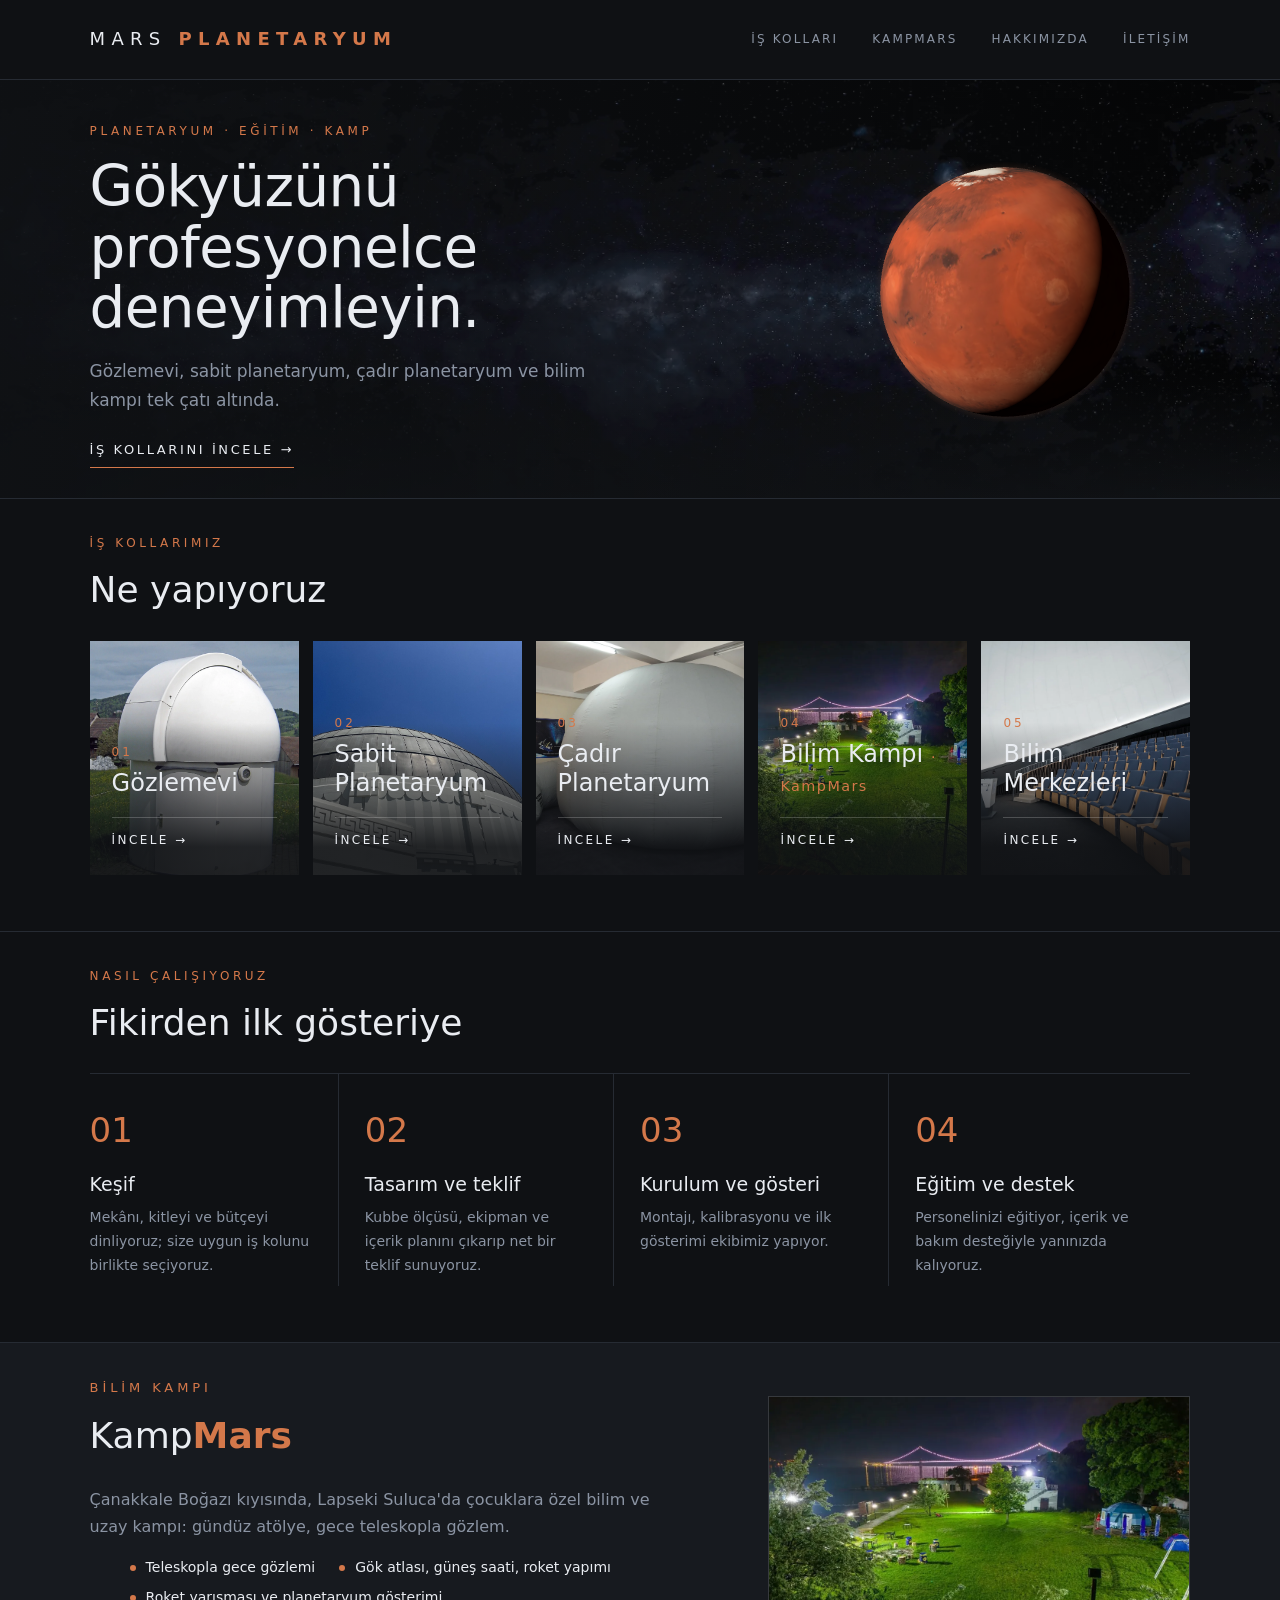
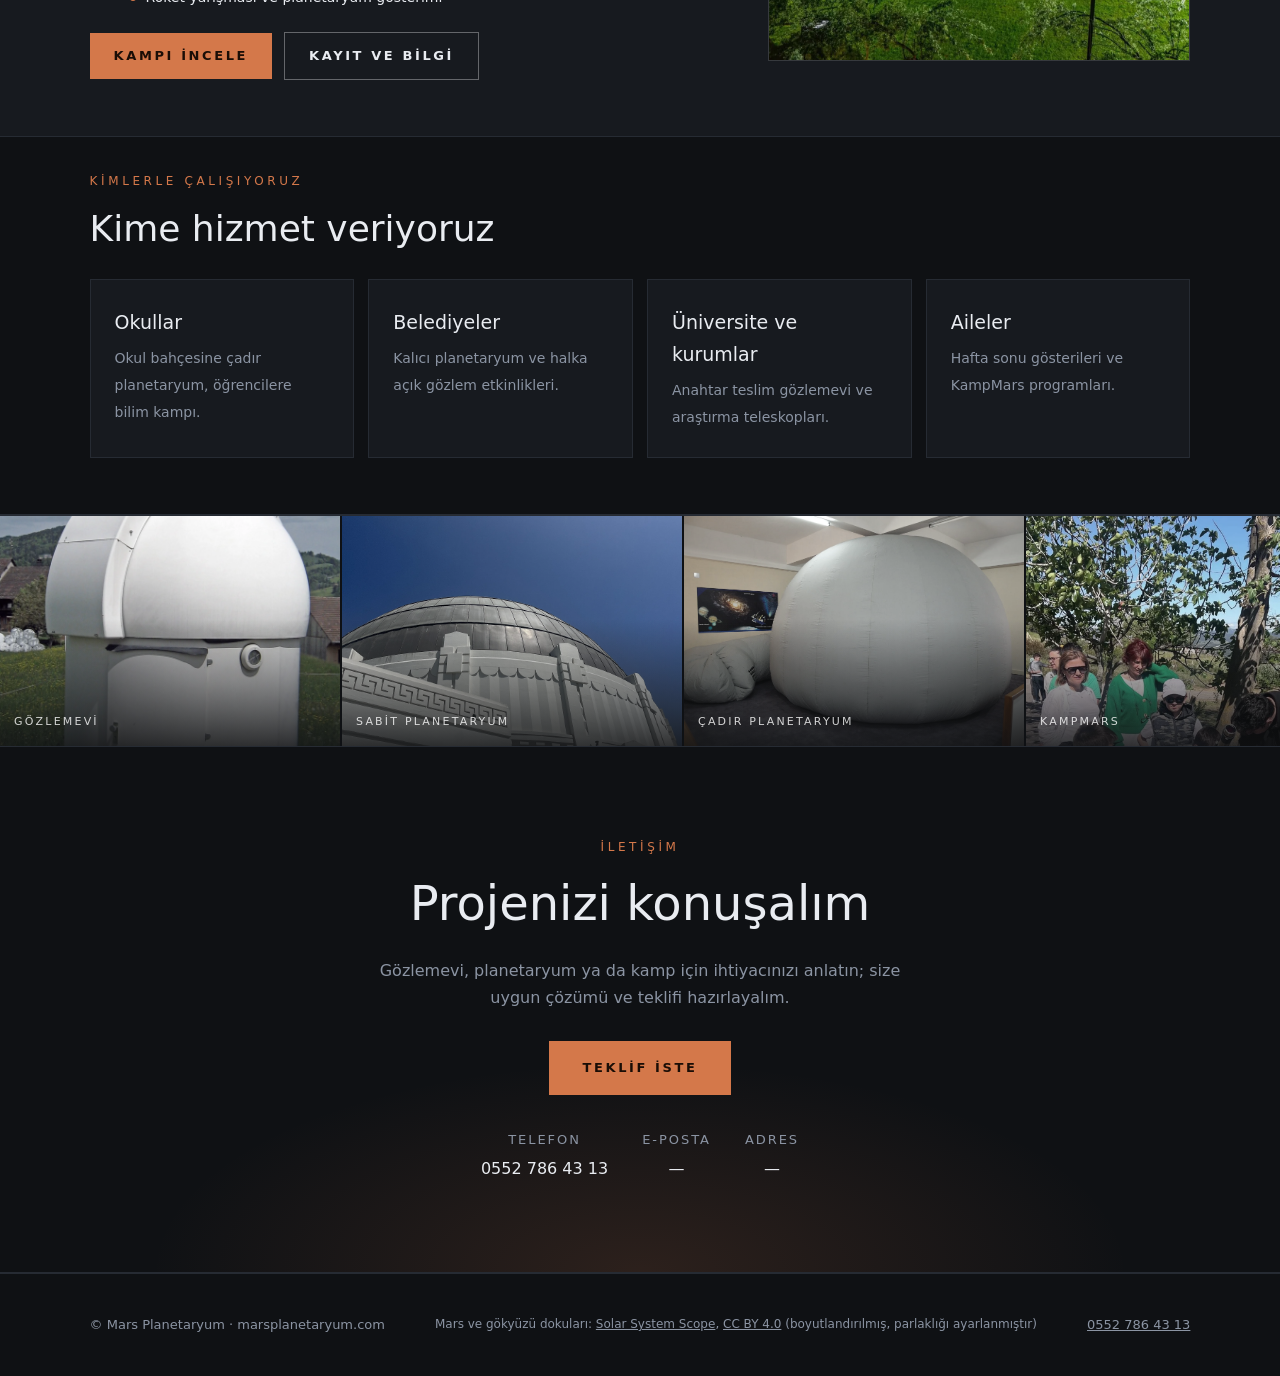
==== commit 599134d5: "Site güncellendi" ====
--- a/index.html
+++ b/index.html
@@ -1,6 +1,6 @@
 <!doctype html>
 <html lang="tr"><head><meta charset="utf-8"><meta name="viewport" content="width=device-width,initial-scale=1">
-<title>Mars Planeteryum</title>
+<title>Mars Planetaryum</title>
 <style>
 :root{--bg:#0f1114;--bg2:#171a1f;--cizgi:#262b33;--yazi:#e9ecf1;--soluk:#8b94a3;--bakir:#d4784a}
 *{box-sizing:border-box;margin:0}
@@ -93,7 +93,7 @@
 @media(max-width:760px){.hero,.kamp .ust{grid-template-columns:1fr}.rakamlar{grid-template-columns:1fr 1fr}.rakamlar div{padding-left:0;border:0}.gezegen{max-width:320px}nav ul{display:none}.kartlar{grid-template-columns:1fr 1fr}}
 @media(max-width:480px){.kartlar{grid-template-columns:1fr}.kart,.kart:last-child:nth-child(odd){aspect-ratio:4/3}}
 </style></head><body>
-<nav><div class="logo">MARS <b>PLANETERYUM</b></div><ul><li><a href="#hizmetler" style="color:inherit;text-decoration:none">İş Kolları</a></li><li><a href="kampmars.html" style="color:inherit;text-decoration:none">KampMars</a></li><li><a href="#kimler" style="color:inherit;text-decoration:none">Hakkımızda</a></li><li><a href="#iletisim" style="color:inherit;text-decoration:none">İletişim</a></li></ul></nav>
+<nav><div class="logo">MARS <b>PLANETARYUM</b></div><ul><li><a href="#hizmetler" style="color:inherit;text-decoration:none">İş Kolları</a></li><li><a href="kampmars.html" style="color:inherit;text-decoration:none">KampMars</a></li><li><a href="#kimler" style="color:inherit;text-decoration:none">Hakkımızda</a></li><li><a href="#iletisim" style="color:inherit;text-decoration:none">İletişim</a></li></ul></nav>
 <div class="hero"><div class="gok"></div><div><small>PLANETARYUM · EĞİTİM · KAMP</small><h1>Gökyüzünü<br>profesyonelce<br>deneyimleyin.</h1><p>Gözlemevi, sabit planetaryum, çadır planetaryum ve bilim kampı tek çatı altında.</p><a class="link" href="#hizmetler">İŞ KOLLARINI İNCELE →</a></div><div class="gezegen" id="gezegen"><div class="poster"></div></div></div>
 <section id="hizmetler"><div class="bas">İş kollarımız</div><h2>Ne yapıyoruz</h2>
 <div class="kartlar">
@@ -129,6 +129,6 @@
 <a class="btn" href="#iletisim">TEKLİF İSTE</a>
 <div class="yollar"><div>TELEFON<b><a href="tel:+905527864313" style="color:inherit;text-decoration:none">0552 786 43 13</a></b></div><div>E-POSTA<b>—</b></div><div>ADRES<b>—</b></div></div>
 </section>
-<footer><span>© Mars Planeteryum · marsplaneteryum.com</span><span class="atif">Mars ve gökyüzü dokuları: <a href="https://www.solarsystemscope.com/textures/" rel="noopener">Solar System Scope</a>, <a href="https://creativecommons.org/licenses/by/4.0/" rel="noopener">CC BY 4.0</a> (boyutlandırılmış, parlaklığı ayarlanmıştır)</span><span><a href="tel:+905527864313" style="color:inherit">0552 786 43 13</a></span></footer>
+<footer><span>© Mars Planetaryum · marsplanetaryum.com</span><span class="atif">Mars ve gökyüzü dokuları: <a href="https://www.solarsystemscope.com/textures/" rel="noopener">Solar System Scope</a>, <a href="https://creativecommons.org/licenses/by/4.0/" rel="noopener">CC BY 4.0</a> (boyutlandırılmış, parlaklığı ayarlanmıştır)</span><span><a href="tel:+905527864313" style="color:inherit">0552 786 43 13</a></span></footer>
 <script type="module" src="assets/gezegen.js"></script>
 </body></html>
